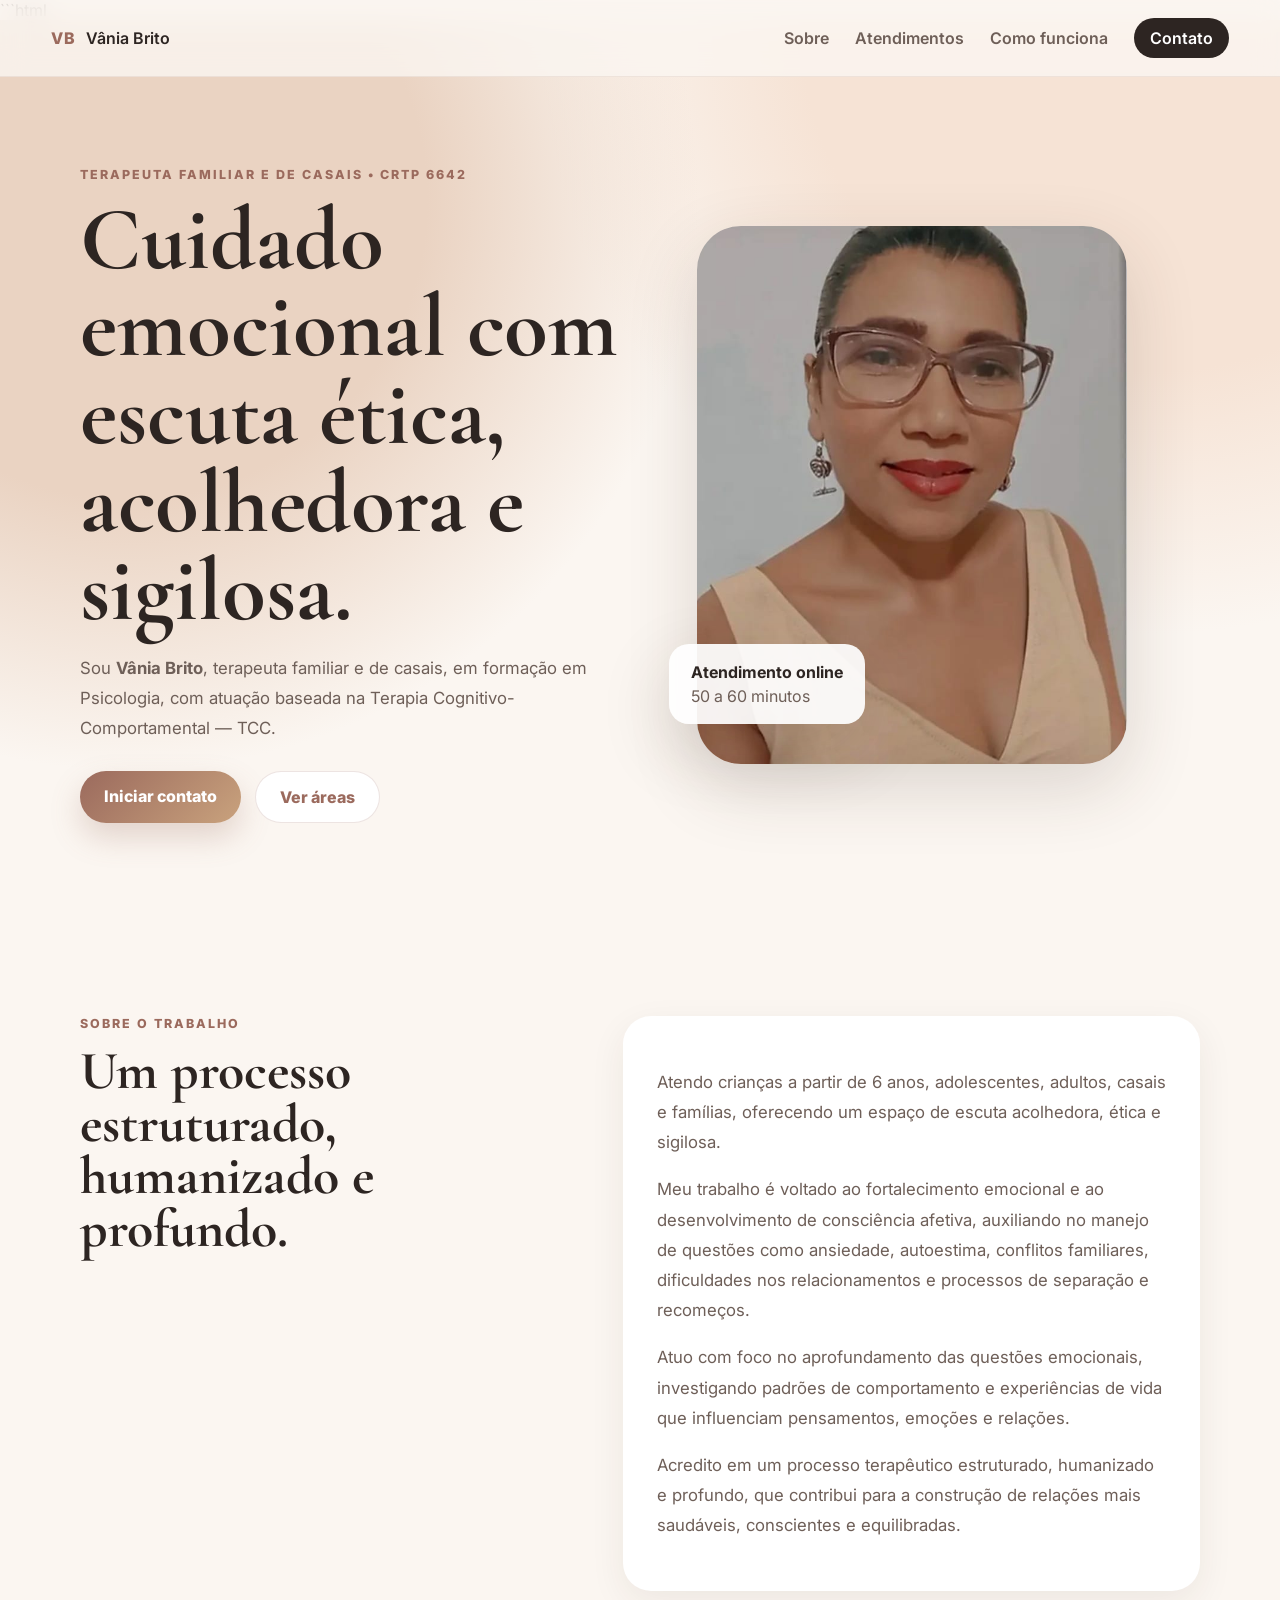
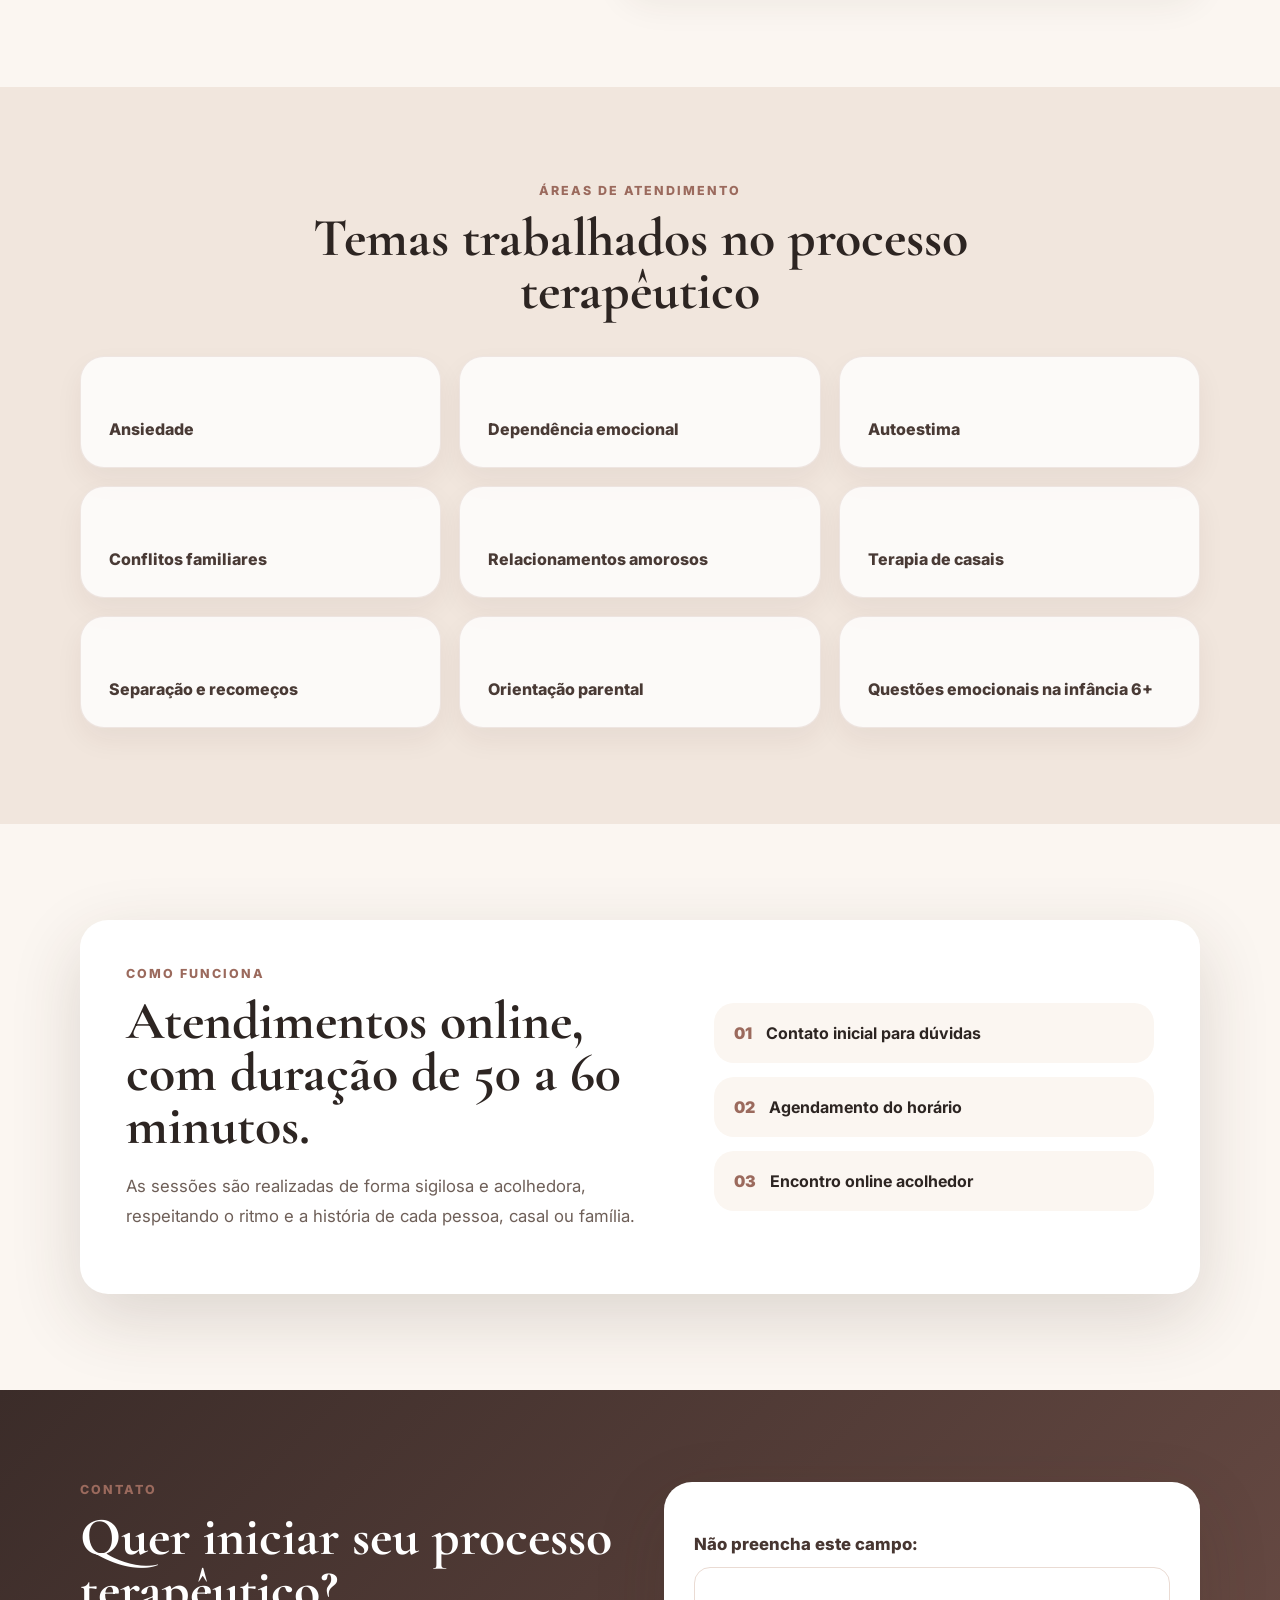
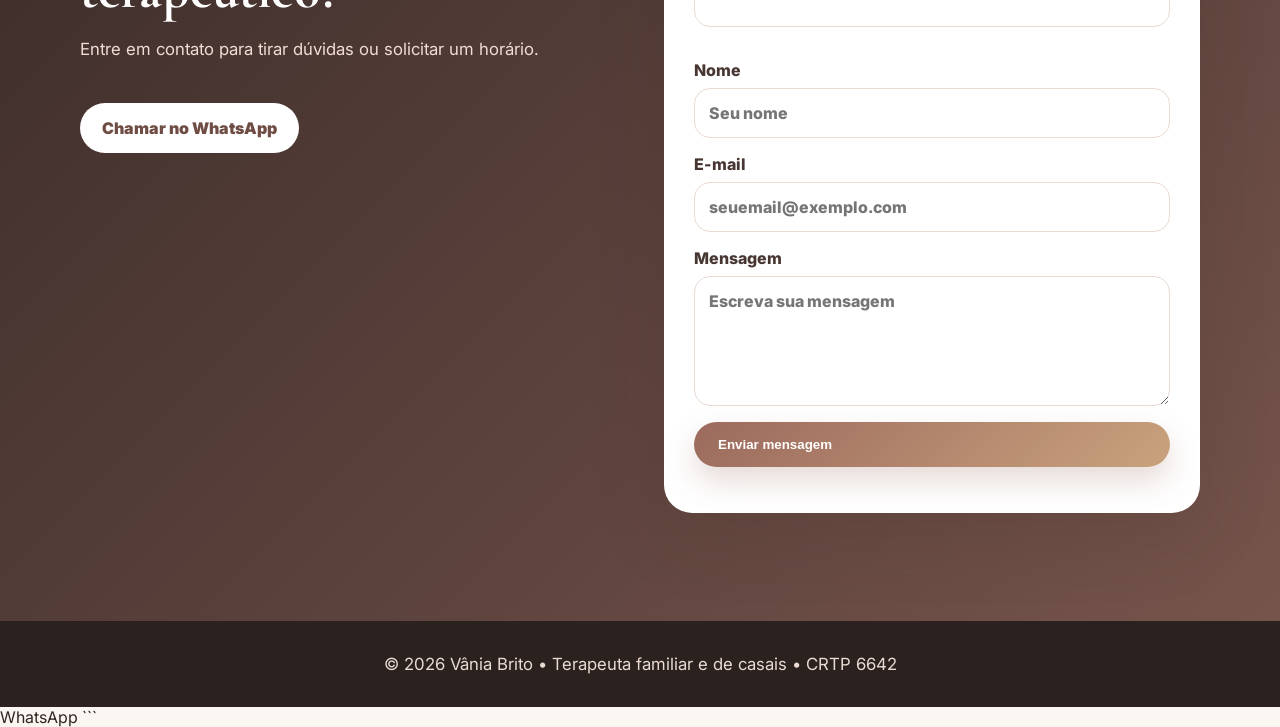
==== index.html @ 58a17efe "terapia" ====
```html
<!DOCTYPE html>
<html lang="pt-BR">
<head>
  <meta charset="UTF-8" />
  <meta name="viewport" content="width=device-width, initial-scale=1.0" />

  <meta name="description" content="Vânia Brito — terapeuta familiar e de casais. Atendimento online para crianças 6+, adolescentes, adultos, casais e famílias." />

  <title>Vânia Brito | Terapia Familiar e de Casais</title>

  <link rel="preconnect" href="https://fonts.googleapis.com">
  <link rel="preconnect" href="https://fonts.gstatic.com" crossorigin>

  <link href="https://fonts.googleapis.com/css2?family=Cormorant+Garamond:wght@600;700&family=Inter:wght@400;500;600;700&display=swap" rel="stylesheet">

  <link rel="stylesheet" href="styles.css" />
</head>

<body>
  <header class="topbar" id="topbar">
    <a class="brand" href="#inicio" aria-label="Página inicial">
      VB<span>Vânia Brito</span>
    </a>

    <button class="menu-btn" id="menuBtn" aria-label="Abrir menu">☰</button>

    <nav class="nav" id="nav">
      <a href="#sobre">Sobre</a>
      <a href="#atendimentos">Atendimentos</a>
      <a href="#funciona">Como funciona</a>
      <a href="#contato" class="nav-cta">Contato</a>
    </nav>
  </header>

  <main>
    <section class="hero" id="inicio">
      <div class="hero-bg"></div>

      <div class="container hero-grid">
        <div class="hero-text reveal">
          <span class="eyebrow">Terapeuta familiar e de casais • CRTP 6642</span>

          <h1>Cuidado emocional com escuta ética, acolhedora e sigilosa.</h1>

          <p>
            Sou <strong>Vânia Brito</strong>, terapeuta familiar e de casais,
            em formação em Psicologia, com atuação baseada na Terapia
            Cognitivo-Comportamental — TCC.
          </p>

          <div class="hero-actions">
            <a class="btn primary" href="#contato">Iniciar contato</a>
            <a class="btn secondary" href="#atendimentos">Ver áreas</a>
          </div>
        </div>

        <div class="hero-card reveal">
          <img src="assets/vania-brito.jpeg" alt="Foto profissional de Vânia Brito" />

          <div class="floating-card">
            <strong>Atendimento online</strong>
            <span>50 a 60 minutos</span>
          </div>
        </div>
      </div>
    </section>

    <section class="section" id="sobre">
      <div class="container two-columns">
        <div class="section-title reveal">
          <span class="eyebrow">Sobre o trabalho</span>
          <h2>Um processo estruturado, humanizado e profundo.</h2>
        </div>

        <div class="content reveal">
          <p>
            Atendo crianças a partir de 6 anos, adolescentes, adultos, casais
            e famílias, oferecendo um espaço de escuta acolhedora, ética e
            sigilosa.
          </p>

          <p>
            Meu trabalho é voltado ao fortalecimento emocional e ao
            desenvolvimento de consciência afetiva, auxiliando no manejo de
            questões como ansiedade, autoestima, conflitos familiares,
            dificuldades nos relacionamentos e processos de separação e
            recomeços.
          </p>

          <p>
            Atuo com foco no aprofundamento das questões emocionais,
            investigando padrões de comportamento e experiências de vida que
            influenciam pensamentos, emoções e relações.
          </p>

          <p>
            Acredito em um processo terapêutico estruturado, humanizado e
            profundo, que contribui para a construção de relações mais
            saudáveis, conscientes e equilibradas.
          </p>
        </div>
      </div>
    </section>

    <section class="section soft" id="atendimentos">
      <div class="container">
        <div class="center reveal">
          <span class="eyebrow">Áreas de atendimento</span>
          <h2>Temas trabalhados no processo terapêutico</h2>
        </div>

        <div class="cards">
          <article class="card reveal">Ansiedade</article>
          <article class="card reveal">Dependência emocional</article>
          <article class="card reveal">Autoestima</article>
          <article class="card reveal">Conflitos familiares</article>
          <article class="card reveal">Relacionamentos amorosos</article>
          <article class="card reveal">Terapia de casais</article>
          <article class="card reveal">Separação e recomeços</article>
          <article class="card reveal">Orientação parental</article>
          <article class="card reveal">Questões emocionais na infância 6+</article>
        </div>
      </div>
    </section>

    <section class="section" id="funciona">
      <div class="container feature reveal">
        <div>
          <span class="eyebrow">Como funciona</span>
          <h2>Atendimentos online, com duração de 50 a 60 minutos.</h2>

          <p>
            As sessões são realizadas de forma sigilosa e acolhedora,
            respeitando o ritmo e a história de cada pessoa, casal ou família.
          </p>
        </div>

        <div class="steps">
          <div><span>01</span>Contato inicial para dúvidas</div>
          <div><span>02</span>Agendamento do horário</div>
          <div><span>03</span>Encontro online acolhedor</div>
        </div>
      </div>
    </section>

    <section class="contact" id="contato">
      <div class="container contact-grid">
        <div class="reveal">
          <span class="eyebrow">Contato</span>

          <h2>Quer iniciar seu processo terapêutico?</h2>

          <p>
            Entre em contato para tirar dúvidas ou solicitar um horário.
          </p>

          <a 
            class="whatsapp"
            href="https://wa.me/5511955916420?text=Olá,%20Vânia!%20Gostaria%20de%20saber%20mais%20sobre%20o%20atendimento."
            target="_blank"
            rel="noopener">
            Chamar no WhatsApp
          </a>
        </div>

        <form 
          class="form reveal"
          name="contato"
          method="POST"
          data-netlify="true"
          netlify-honeypot="bot-field"
          action="/obrigado.html">

          <input type="hidden" name="form-name" value="contato">

          <p class="hidden">
            <label>
              Não preencha este campo:
              <input name="bot-field">
            </label>
          </p>

          <label>
            Nome
            <input type="text" name="name" placeholder="Seu nome" required>
          </label>

          <label>
            E-mail
            <input type="email" name="email" placeholder="seuemail@exemplo.com" required>
          </label>

          <label>
            Mensagem
            <textarea name="message" rows="5" placeholder="Escreva sua mensagem" required></textarea>
          </label>

          <button class="btn primary" type="submit">Enviar mensagem</button>

          <p class="form-status">
          </p>
        </form>
      </div>
    </section>
  </main>

  <footer>
    <p>
      © <span id="year"></span> Vânia Brito • Terapeuta familiar e de casais • CRTP 6642
    </p>
  </footer>

  <a 
    class="floating-whatsapp"
    href="https://wa.me/5511955916420?text=Olá,%20Vânia!%20Gostaria%20de%20saber%20mais%20sobre%20o%20atendimento."
    target="_blank"
    rel="noopener">
    WhatsApp
  </a>

  <script src="script.js"></script>
</body>
</html>
```
---- styles.css ----
:root{
  --bg:#fbf6f1;--soft:#f1e6dd;--text:#2d2522;--muted:#6e5f58;--accent:#9b6a5d;--accent2:#c9a27d;--white:#fff;--shadow:0 24px 70px rgba(61,42,34,.16);--radius:28px
}
*{box-sizing:border-box}html{scroll-behavior:smooth}body{margin:0;font-family:Inter,Arial,sans-serif;background:var(--bg);color:var(--text)}
a{text-decoration:none;color:inherit}.container{width:min(1120px,92%);margin:auto}.topbar{position:fixed;top:0;left:0;right:0;z-index:10;display:flex;align-items:center;justify-content:space-between;padding:18px 4%;background:rgba(251,246,241,.82);backdrop-filter:blur(14px);border-bottom:1px solid rgba(155,106,93,.12)}.brand{font-weight:800;color:var(--accent);letter-spacing:.06em}.brand span{margin-left:10px;color:var(--text);font-weight:600;letter-spacing:0}.nav{display:flex;gap:26px;align-items:center}.nav a{color:var(--muted);font-weight:600}.nav-cta{padding:10px 16px;border-radius:999px;background:var(--text)!important;color:#fff!important}.menu-btn{display:none;background:none;border:0;font-size:28px}
.hero{min-height:100vh;display:grid;align-items:center;position:relative;overflow:hidden;padding:110px 0 60px}.hero-bg{position:absolute;inset:0;background:radial-gradient(circle at 10% 20%,#ead3c2 0 22%,transparent 42%),radial-gradient(circle at 90% 0,#f6e3d5 0 24%,transparent 42%)}.hero-grid{position:relative;display:grid;grid-template-columns:1.05fr .95fr;gap:60px;align-items:center}.eyebrow{text-transform:uppercase;letter-spacing:.16em;font-size:.78rem;font-weight:800;color:var(--accent)}h1,h2{font-family:"Cormorant Garamond",serif;line-height:.98;margin:14px 0 18px}h1{font-size:clamp(3rem,7vw,5.8rem)}h2{font-size:clamp(2.2rem,4.2vw,4rem)}p{font-size:1.05rem;line-height:1.8;color:var(--muted)}.hero-actions{display:flex;gap:14px;flex-wrap:wrap;margin-top:28px}.btn{border:0;cursor:pointer;border-radius:999px;padding:15px 24px;font-weight:800;display:inline-flex}.primary{background:linear-gradient(135deg,var(--accent),var(--accent2));color:#fff;box-shadow:0 14px 30px rgba(155,106,93,.25)}.secondary{background:#fff;color:var(--accent);border:1px solid rgba(155,106,93,.18)}.hero-card{position:relative;justify-self:center}.hero-card img{width:min(430px,100%);border-radius:44px;box-shadow:var(--shadow);display:block;aspect-ratio:4/5;object-fit:cover}.floating-card{position:absolute;left:-28px;bottom:40px;background:rgba(255,255,255,.92);padding:18px 22px;border-radius:20px;box-shadow:var(--shadow);display:grid;gap:4px}.floating-card span{color:var(--muted)}.section{padding:96px 0}.two-columns{display:grid;grid-template-columns:.9fr 1.1fr;gap:70px}.content{background:#fff;padding:34px;border-radius:var(--radius);box-shadow:0 12px 36px rgba(61,42,34,.07)}.soft{background:var(--soft)}.center{text-align:center;max-width:760px;margin:0 auto 38px}.cards{display:grid;grid-template-columns:repeat(3,1fr);gap:18px}.card{background:rgba(255,255,255,.78);border:1px solid rgba(155,106,93,.15);border-radius:24px;padding:28px;min-height:112px;display:flex;align-items:end;font-weight:800;color:#493a35;box-shadow:0 12px 28px rgba(61,42,34,.06)}.feature{display:grid;grid-template-columns:1.1fr .9fr;gap:50px;align-items:center;background:#fff;border-radius:var(--radius);padding:46px;box-shadow:var(--shadow)}.steps{display:grid;gap:14px}.steps div{background:var(--bg);padding:20px;border-radius:20px;font-weight:700}.steps span{color:var(--accent);font-weight:900;margin-right:14px}.contact{padding:92px 0;background:linear-gradient(135deg,#3b2c29,#76544c);color:#fff}.contact p,.contact small{color:#f1ddd4}.contact-grid{display:grid;grid-template-columns:1fr 1fr;gap:48px;align-items:start}.whatsapp{display:inline-flex;margin:22px 0 12px;padding:15px 22px;border-radius:999px;background:#fff;color:#6f4d45;font-weight:900}.form{background:#fff;color:var(--text);padding:30px;border-radius:var(--radius);box-shadow:var(--shadow);display:grid;gap:16px}.form label{font-weight:800;color:#473631}.form input,.form textarea{width:100%;margin-top:8px;border:1px solid #eadbd3;border-radius:16px;padding:14px;font:inherit;outline:none}.form-status{margin:0;font-weight:800}footer{text-align:center;padding:28px;background:#2b211f}footer p{margin:0;color:#eadbd3}.reveal{opacity:0;transform:translateY(22px);transition:.8s ease}.reveal.visible{opacity:1;transform:none}
@media (max-width:850px){.menu-btn{display:block}.nav{position:absolute;top:70px;left:4%;right:4%;display:none;flex-direction:column;background:#fff;border-radius:22px;padding:22px;box-shadow:var(--shadow)}.nav.open{display:flex}.hero-grid,.two-columns,.feature,.contact-grid{grid-template-columns:1fr}.hero{text-align:center}.hero-actions{justify-content:center}.floating-card{left:12px}.cards{grid-template-columns:1fr}.section{padding:70px 0}}
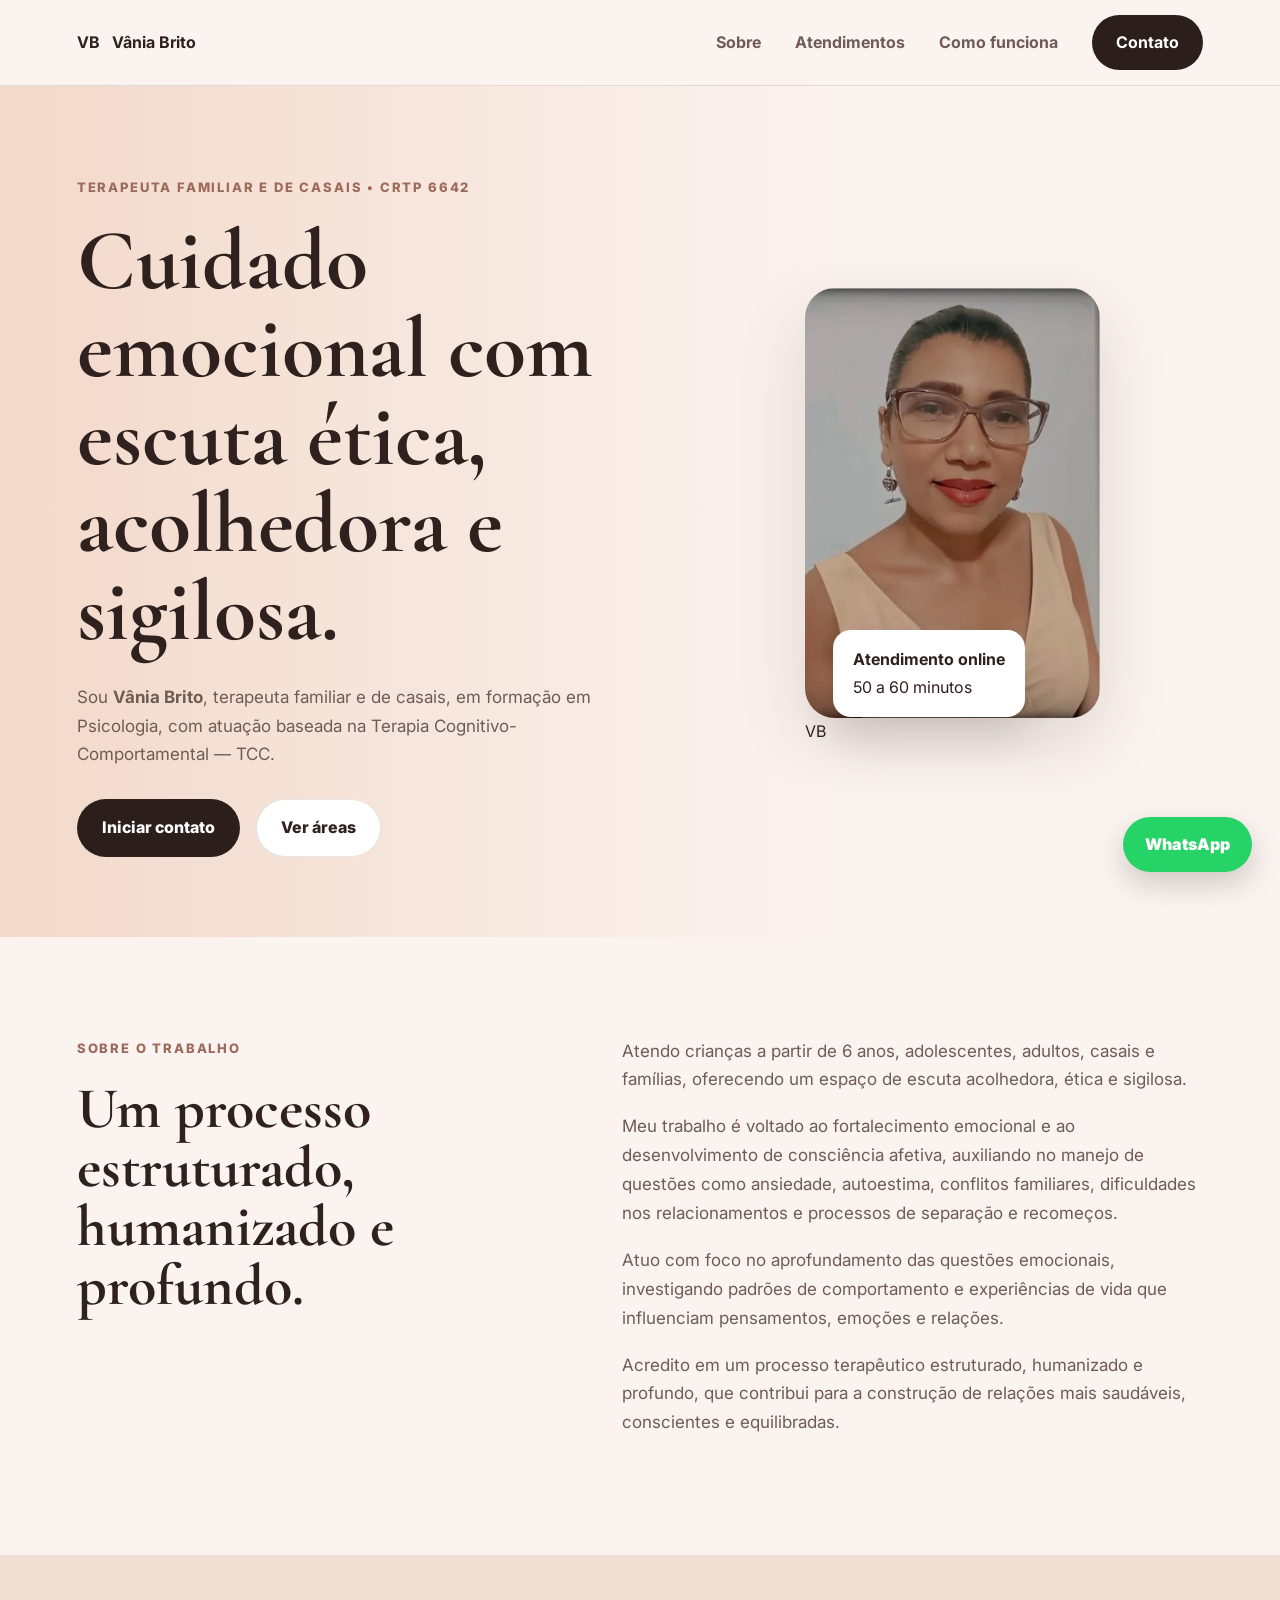
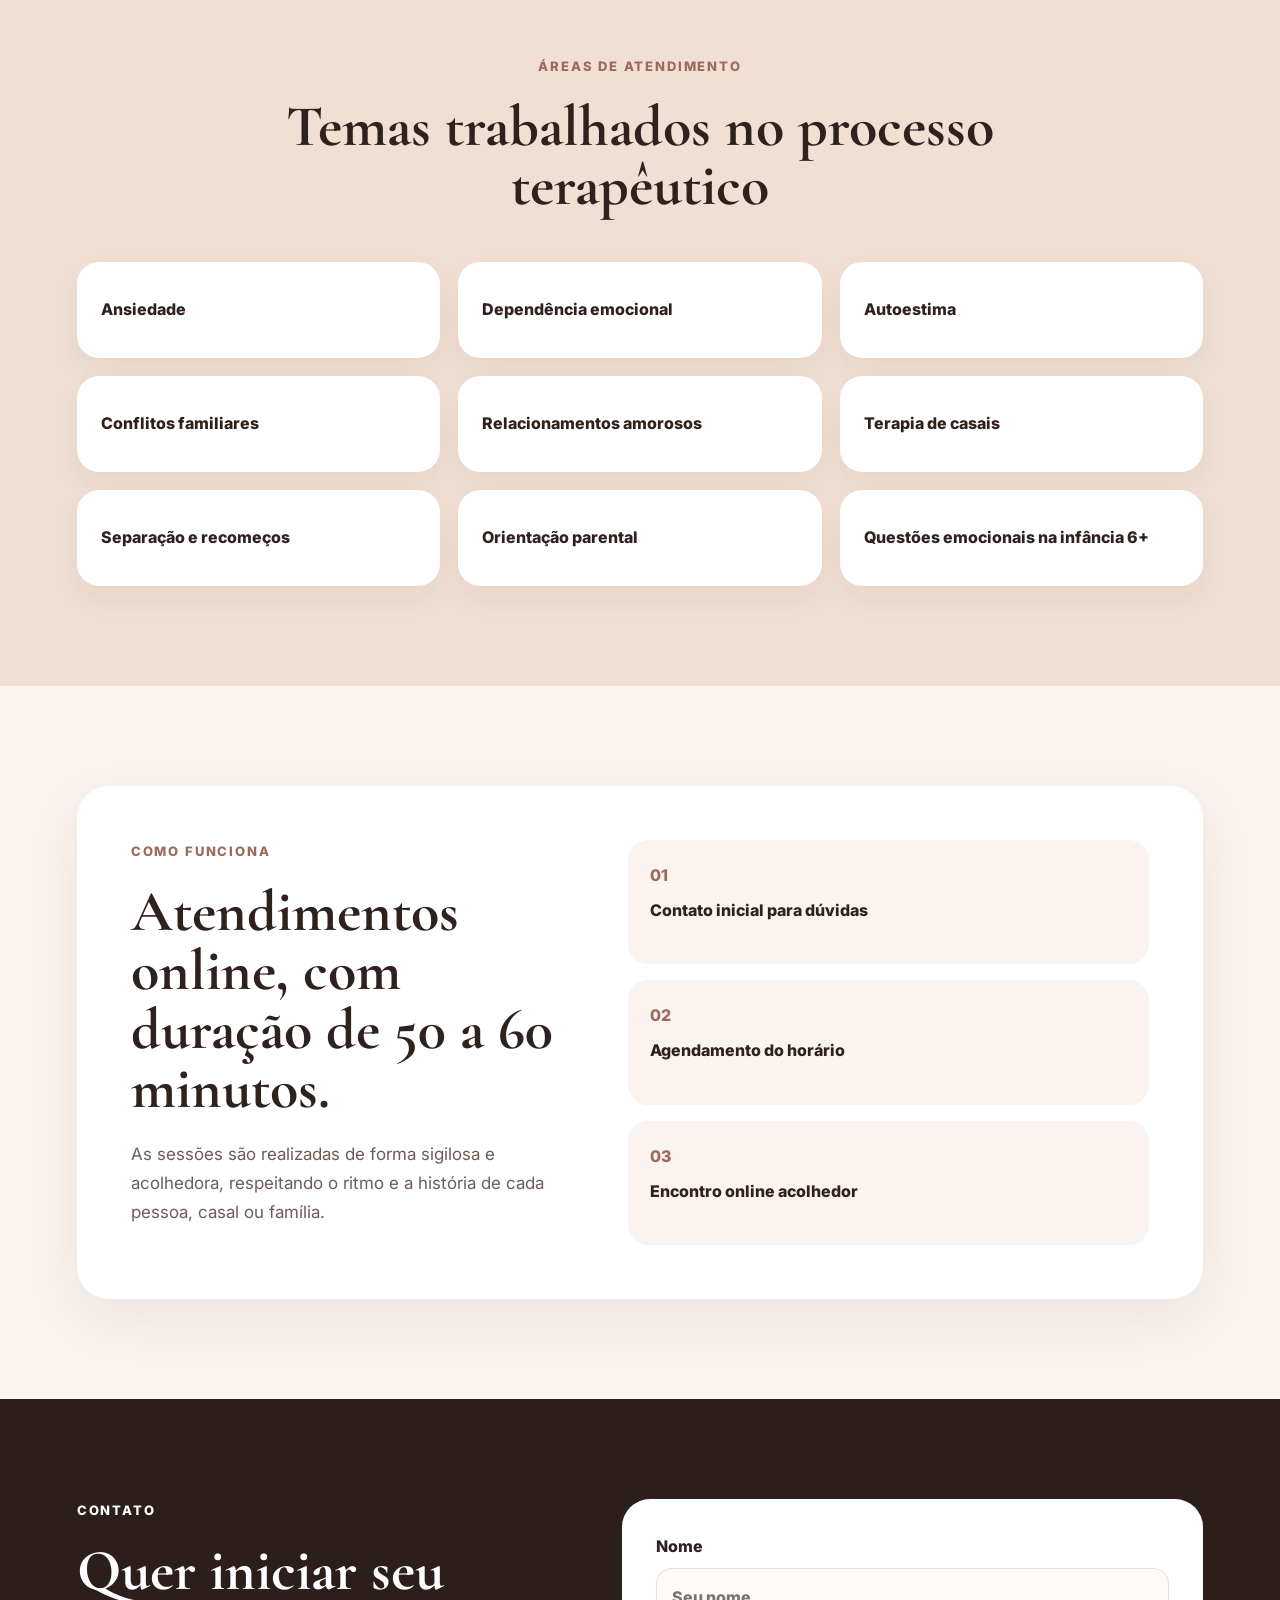
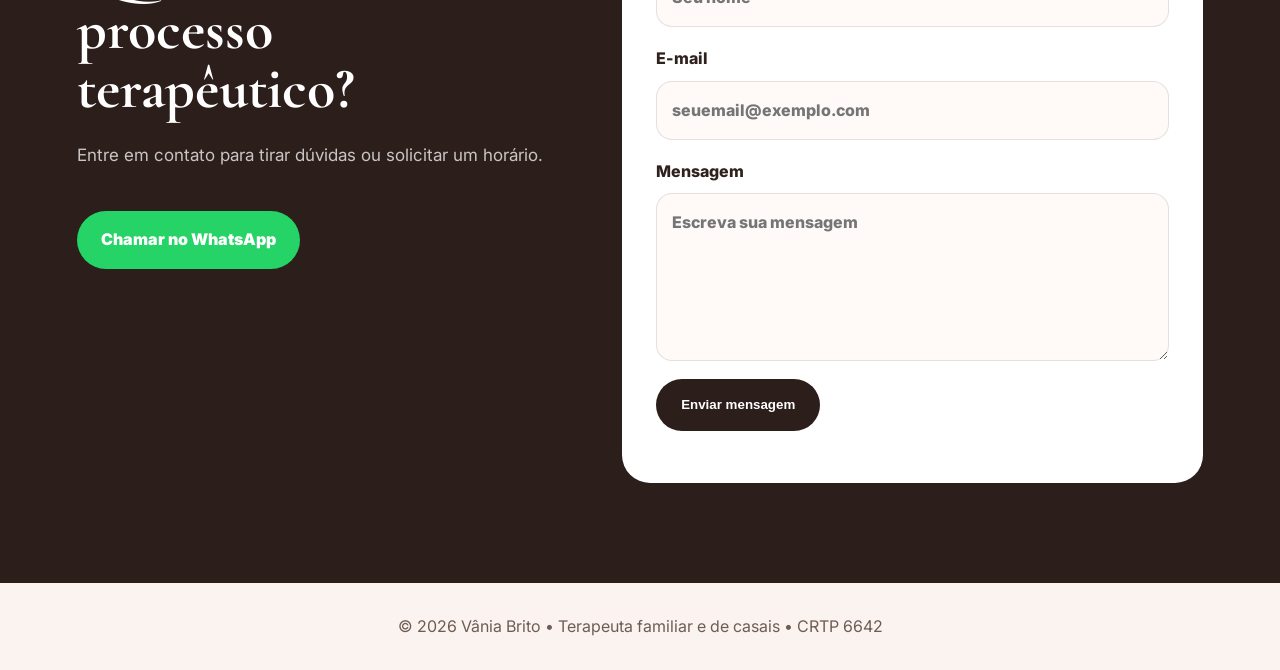
==== commit 33d608cf: "terapia 3.0" ====
--- a/index.html
+++ b/index.html
@@ -1,30 +1,19 @@
-```html
 <!DOCTYPE html>
 <html lang="pt-BR">
 <head>
   <meta charset="UTF-8" />
   <meta name="viewport" content="width=device-width, initial-scale=1.0" />
-
   <meta name="description" content="Vânia Brito — terapeuta familiar e de casais. Atendimento online para crianças 6+, adolescentes, adultos, casais e famílias." />
-
   <title>Vânia Brito | Terapia Familiar e de Casais</title>
-
   <link rel="preconnect" href="https://fonts.googleapis.com">
   <link rel="preconnect" href="https://fonts.gstatic.com" crossorigin>
-
   <link href="https://fonts.googleapis.com/css2?family=Cormorant+Garamond:wght@600;700&family=Inter:wght@400;500;600;700&display=swap" rel="stylesheet">
-
   <link rel="stylesheet" href="styles.css" />
 </head>
-
 <body>
   <header class="topbar" id="topbar">
-    <a class="brand" href="#inicio" aria-label="Página inicial">
-      VB<span>Vânia Brito</span>
-    </a>
-
-    <button class="menu-btn" id="menuBtn" aria-label="Abrir menu">☰</button>
-
+    <a class="brand" href="#inicio" aria-label="Página inicial"><strong>VB</strong><span>Vânia Brito</span></a>
+    <button class="menu-btn" id="menuBtn" aria-label="Abrir menu" type="button">☰</button>
     <nav class="nav" id="nav">
       <a href="#sobre">Sobre</a>
       <a href="#atendimentos">Atendimentos</a>
@@ -35,20 +24,11 @@
 
   <main>
     <section class="hero" id="inicio">
-      <div class="hero-bg"></div>
-
       <div class="container hero-grid">
         <div class="hero-text reveal">
           <span class="eyebrow">Terapeuta familiar e de casais • CRTP 6642</span>
-
           <h1>Cuidado emocional com escuta ética, acolhedora e sigilosa.</h1>
-
-          <p>
-            Sou <strong>Vânia Brito</strong>, terapeuta familiar e de casais,
-            em formação em Psicologia, com atuação baseada na Terapia
-            Cognitivo-Comportamental — TCC.
-          </p>
-
+          <p>Sou <strong>Vânia Brito</strong>, terapeuta familiar e de casais, em formação em Psicologia, com atuação baseada na Terapia Cognitivo-Comportamental — TCC.</p>
           <div class="hero-actions">
             <a class="btn primary" href="#contato">Iniciar contato</a>
             <a class="btn secondary" href="#atendimentos">Ver áreas</a>
@@ -56,12 +36,9 @@
         </div>
 
         <div class="hero-card reveal">
-          <img src="assets/vania-brito.jpeg" alt="Foto profissional de Vânia Brito" />
-
-          <div class="floating-card">
-            <strong>Atendimento online</strong>
-            <span>50 a 60 minutos</span>
-          </div>
+          <img src="assets/vania-brito.jpeg" alt="Foto profissional de Vânia Brito" onerror="this.style.display='none'; this.parentElement.classList.add('sem-foto');" />
+          <div class="photo-placeholder">VB</div>
+          <div class="floating-card"><strong>Atendimento online</strong><span>50 a 60 minutos</span></div>
         </div>
       </div>
     </section>
@@ -72,33 +49,11 @@
           <span class="eyebrow">Sobre o trabalho</span>
           <h2>Um processo estruturado, humanizado e profundo.</h2>
         </div>
-
         <div class="content reveal">
-          <p>
-            Atendo crianças a partir de 6 anos, adolescentes, adultos, casais
-            e famílias, oferecendo um espaço de escuta acolhedora, ética e
-            sigilosa.
-          </p>
-
-          <p>
-            Meu trabalho é voltado ao fortalecimento emocional e ao
-            desenvolvimento de consciência afetiva, auxiliando no manejo de
-            questões como ansiedade, autoestima, conflitos familiares,
-            dificuldades nos relacionamentos e processos de separação e
-            recomeços.
-          </p>
-
-          <p>
-            Atuo com foco no aprofundamento das questões emocionais,
-            investigando padrões de comportamento e experiências de vida que
-            influenciam pensamentos, emoções e relações.
-          </p>
-
-          <p>
-            Acredito em um processo terapêutico estruturado, humanizado e
-            profundo, que contribui para a construção de relações mais
-            saudáveis, conscientes e equilibradas.
-          </p>
+          <p>Atendo crianças a partir de 6 anos, adolescentes, adultos, casais e famílias, oferecendo um espaço de escuta acolhedora, ética e sigilosa.</p>
+          <p>Meu trabalho é voltado ao fortalecimento emocional e ao desenvolvimento de consciência afetiva, auxiliando no manejo de questões como ansiedade, autoestima, conflitos familiares, dificuldades nos relacionamentos e processos de separação e recomeços.</p>
+          <p>Atuo com foco no aprofundamento das questões emocionais, investigando padrões de comportamento e experiências de vida que influenciam pensamentos, emoções e relações.</p>
+          <p>Acredito em um processo terapêutico estruturado, humanizado e profundo, que contribui para a construção de relações mais saudáveis, conscientes e equilibradas.</p>
         </div>
       </div>
     </section>
@@ -109,7 +64,6 @@
           <span class="eyebrow">Áreas de atendimento</span>
           <h2>Temas trabalhados no processo terapêutico</h2>
         </div>
-
         <div class="cards">
           <article class="card reveal">Ansiedade</article>
           <article class="card reveal">Dependência emocional</article>
@@ -129,13 +83,8 @@
         <div>
           <span class="eyebrow">Como funciona</span>
           <h2>Atendimentos online, com duração de 50 a 60 minutos.</h2>
-
-          <p>
-            As sessões são realizadas de forma sigilosa e acolhedora,
-            respeitando o ritmo e a história de cada pessoa, casal ou família.
-          </p>
+          <p>As sessões são realizadas de forma sigilosa e acolhedora, respeitando o ritmo e a história de cada pessoa, casal ou família.</p>
         </div>
-
         <div class="steps">
           <div><span>01</span>Contato inicial para dúvidas</div>
           <div><span>02</span>Agendamento do horário</div>
@@ -148,78 +97,27 @@
       <div class="container contact-grid">
         <div class="reveal">
           <span class="eyebrow">Contato</span>
-
           <h2>Quer iniciar seu processo terapêutico?</h2>
-
-          <p>
-            Entre em contato para tirar dúvidas ou solicitar um horário.
-          </p>
-
-          <a 
-            class="whatsapp"
-            href="https://wa.me/5511955916420?text=Olá,%20Vânia!%20Gostaria%20de%20saber%20mais%20sobre%20o%20atendimento."
-            target="_blank"
-            rel="noopener">
-            Chamar no WhatsApp
-          </a>
+          <p>Entre em contato para tirar dúvidas ou solicitar um horário.</p>
+          <a class="whatsapp" href="https://wa.me/5511955916420?text=Olá,%20Vânia!%20Gostaria%20de%20saber%20mais%20sobre%20o%20atendimento." target="_blank" rel="noopener">Chamar no WhatsApp</a>
         </div>
 
-        <form 
-          class="form reveal"
-          name="contato"
-          method="POST"
-          data-netlify="true"
-          netlify-honeypot="bot-field"
-          action="/obrigado.html">
-
-          <input type="hidden" name="form-name" value="contato">
-
-          <p class="hidden">
-            <label>
-              Não preencha este campo:
-              <input name="bot-field">
-            </label>
-          </p>
-
-          <label>
-            Nome
-            <input type="text" name="name" placeholder="Seu nome" required>
-          </label>
-
-          <label>
-            E-mail
-            <input type="email" name="email" placeholder="seuemail@exemplo.com" required>
-          </label>
-
-          <label>
-            Mensagem
-            <textarea name="message" rows="5" placeholder="Escreva sua mensagem" required></textarea>
-          </label>
-
+        <form class="form reveal" id="contactForm">
+          <label>Nome<input type="text" name="name" placeholder="Seu nome" required></label>
+          <label>E-mail<input type="email" name="email" placeholder="seuemail@exemplo.com" required></label>
+          <label>Mensagem<textarea name="message" rows="5" placeholder="Escreva sua mensagem" required></textarea></label>
           <button class="btn primary" type="submit">Enviar mensagem</button>
-
-          <p class="form-status">
-          </p>
+          <p class="form-status" id="formStatus"></p>
         </form>
       </div>
     </section>
   </main>
 
   <footer>
-    <p>
-      © <span id="year"></span> Vânia Brito • Terapeuta familiar e de casais • CRTP 6642
-    </p>
+    <p>© <span id="year"></span> Vânia Brito • Terapeuta familiar e de casais • CRTP 6642</p>
   </footer>
 
-  <a 
-    class="floating-whatsapp"
-    href="https://wa.me/5511955916420?text=Olá,%20Vânia!%20Gostaria%20de%20saber%20mais%20sobre%20o%20atendimento."
-    target="_blank"
-    rel="noopener">
-    WhatsApp
-  </a>
-
+  <a class="floating-whatsapp" href="https://wa.me/5511955916420?text=Olá,%20Vânia!%20Gostaria%20de%20saber%20mais%20sobre%20o%20atendimento." target="_blank" rel="noopener">WhatsApp</a>
   <script src="script.js"></script>
 </body>
 </html>
-```
--- a/styles.css
+++ b/styles.css
@@ -1,7 +1,424 @@
-:root{
-  --bg:#fbf6f1;--soft:#f1e6dd;--text:#2d2522;--muted:#6e5f58;--accent:#9b6a5d;--accent2:#c9a27d;--white:#fff;--shadow:0 24px 70px rgba(61,42,34,.16);--radius:28px
-}
-*{box-sizing:border-box}html{scroll-behavior:smooth}body{margin:0;font-family:Inter,Arial,sans-serif;background:var(--bg);color:var(--text)}
-a{text-decoration:none;color:inherit}.container{width:min(1120px,92%);margin:auto}.topbar{position:fixed;top:0;left:0;right:0;z-index:10;display:flex;align-items:center;justify-content:space-between;padding:18px 4%;background:rgba(251,246,241,.82);backdrop-filter:blur(14px);border-bottom:1px solid rgba(155,106,93,.12)}.brand{font-weight:800;color:var(--accent);letter-spacing:.06em}.brand span{margin-left:10px;color:var(--text);font-weight:600;letter-spacing:0}.nav{display:flex;gap:26px;align-items:center}.nav a{color:var(--muted);font-weight:600}.nav-cta{padding:10px 16px;border-radius:999px;background:var(--text)!important;color:#fff!important}.menu-btn{display:none;background:none;border:0;font-size:28px}
-.hero{min-height:100vh;display:grid;align-items:center;position:relative;overflow:hidden;padding:110px 0 60px}.hero-bg{position:absolute;inset:0;background:radial-gradient(circle at 10% 20%,#ead3c2 0 22%,transparent 42%),radial-gradient(circle at 90% 0,#f6e3d5 0 24%,transparent 42%)}.hero-grid{position:relative;display:grid;grid-template-columns:1.05fr .95fr;gap:60px;align-items:center}.eyebrow{text-transform:uppercase;letter-spacing:.16em;font-size:.78rem;font-weight:800;color:var(--accent)}h1,h2{font-family:"Cormorant Garamond",serif;line-height:.98;margin:14px 0 18px}h1{font-size:clamp(3rem,7vw,5.8rem)}h2{font-size:clamp(2.2rem,4.2vw,4rem)}p{font-size:1.05rem;line-height:1.8;color:var(--muted)}.hero-actions{display:flex;gap:14px;flex-wrap:wrap;margin-top:28px}.btn{border:0;cursor:pointer;border-radius:999px;padding:15px 24px;font-weight:800;display:inline-flex}.primary{background:linear-gradient(135deg,var(--accent),var(--accent2));color:#fff;box-shadow:0 14px 30px rgba(155,106,93,.25)}.secondary{background:#fff;color:var(--accent);border:1px solid rgba(155,106,93,.18)}.hero-card{position:relative;justify-self:center}.hero-card img{width:min(430px,100%);border-radius:44px;box-shadow:var(--shadow);display:block;aspect-ratio:4/5;object-fit:cover}.floating-card{position:absolute;left:-28px;bottom:40px;background:rgba(255,255,255,.92);padding:18px 22px;border-radius:20px;box-shadow:var(--shadow);display:grid;gap:4px}.floating-card span{color:var(--muted)}.section{padding:96px 0}.two-columns{display:grid;grid-template-columns:.9fr 1.1fr;gap:70px}.content{background:#fff;padding:34px;border-radius:var(--radius);box-shadow:0 12px 36px rgba(61,42,34,.07)}.soft{background:var(--soft)}.center{text-align:center;max-width:760px;margin:0 auto 38px}.cards{display:grid;grid-template-columns:repeat(3,1fr);gap:18px}.card{background:rgba(255,255,255,.78);border:1px solid rgba(155,106,93,.15);border-radius:24px;padding:28px;min-height:112px;display:flex;align-items:end;font-weight:800;color:#493a35;box-shadow:0 12px 28px rgba(61,42,34,.06)}.feature{display:grid;grid-template-columns:1.1fr .9fr;gap:50px;align-items:center;background:#fff;border-radius:var(--radius);padding:46px;box-shadow:var(--shadow)}.steps{display:grid;gap:14px}.steps div{background:var(--bg);padding:20px;border-radius:20px;font-weight:700}.steps span{color:var(--accent);font-weight:900;margin-right:14px}.contact{padding:92px 0;background:linear-gradient(135deg,#3b2c29,#76544c);color:#fff}.contact p,.contact small{color:#f1ddd4}.contact-grid{display:grid;grid-template-columns:1fr 1fr;gap:48px;align-items:start}.whatsapp{display:inline-flex;margin:22px 0 12px;padding:15px 22px;border-radius:999px;background:#fff;color:#6f4d45;font-weight:900}.form{background:#fff;color:var(--text);padding:30px;border-radius:var(--radius);box-shadow:var(--shadow);display:grid;gap:16px}.form label{font-weight:800;color:#473631}.form input,.form textarea{width:100%;margin-top:8px;border:1px solid #eadbd3;border-radius:16px;padding:14px;font:inherit;outline:none}.form-status{margin:0;font-weight:800}footer{text-align:center;padding:28px;background:#2b211f}footer p{margin:0;color:#eadbd3}.reveal{opacity:0;transform:translateY(22px);transition:.8s ease}.reveal.visible{opacity:1;transform:none}
-@media (max-width:850px){.menu-btn{display:block}.nav{position:absolute;top:70px;left:4%;right:4%;display:none;flex-direction:column;background:#fff;border-radius:22px;padding:22px;box-shadow:var(--shadow)}.nav.open{display:flex}.hero-grid,.two-columns,.feature,.contact-grid{grid-template-columns:1fr}.hero{text-align:center}.hero-actions{justify-content:center}.floating-card{left:12px}.cards{grid-template-columns:1fr}.section{padding:70px 0}}
+:root {
+  --bg: #fbf3ef;
+  --soft: #f1dfd3;
+  --text: #2f211d;
+  --muted: #6f5c55;
+  --accent: #9d6b5c;
+  --dark: #2c1f1b;
+  --white: #ffffff;
+  --line: rgba(47, 33, 29, 0.12);
+}
+
+* {
+  box-sizing: border-box;
+  margin: 0;
+  padding: 0;
+}
+
+html {
+  scroll-behavior: smooth;
+}
+
+body {
+  font-family: "Inter", sans-serif;
+  background: var(--bg);
+  color: var(--text);
+  line-height: 1.7;
+}
+
+a {
+  color: inherit;
+  text-decoration: none;
+}
+
+img {
+  max-width: 100%;
+  display: block;
+}
+
+.topbar {
+  position: sticky;
+  top: 0;
+  z-index: 100;
+  height: 86px;
+  padding: 0 6%;
+  background: rgba(251, 243, 239, 0.95);
+  border-bottom: 1px solid var(--line);
+  display: flex;
+  align-items: center;
+  justify-content: space-between;
+}
+
+.brand {
+  display: flex;
+  gap: 12px;
+  align-items: center;
+  font-weight: 800;
+}
+
+.brand::first-letter {
+  color: var(--accent);
+}
+
+.brand span {
+  font-weight: 700;
+}
+
+.menu-btn {
+  display: none;
+  background: none;
+  border: 0;
+  font-size: 30px;
+  color: var(--text);
+  cursor: pointer;
+}
+
+.nav {
+  display: flex;
+  align-items: center;
+  gap: 34px;
+  font-weight: 700;
+  color: var(--muted);
+}
+
+.nav a:hover {
+  color: var(--text);
+}
+
+.nav-cta,
+.btn.primary {
+  background: var(--dark);
+  color: var(--white);
+  padding: 14px 24px;
+  border-radius: 999px;
+}
+
+.container {
+  width: min(1180px, 88%);
+  margin: 0 auto;
+}
+
+.hero {
+  min-height: calc(100vh - 86px);
+  padding: 90px 0 80px;
+  background: linear-gradient(90deg, #f2d9ca 0%, #fbf3ef 65%);
+}
+
+.hero-grid {
+  display: grid;
+  grid-template-columns: 1.05fr 0.95fr;
+  align-items: center;
+  gap: 70px;
+}
+
+.eyebrow {
+  display: block;
+  margin-bottom: 20px;
+  color: var(--accent);
+  font-size: 13px;
+  font-weight: 800;
+  letter-spacing: 0.14em;
+  text-transform: uppercase;
+}
+
+h1,
+h2 {
+  font-family: "Cormorant Garamond", serif;
+  line-height: 1.02;
+  color: var(--text);
+}
+
+h1 {
+  max-width: 620px;
+  font-size: clamp(54px, 7vw, 86px);
+  margin-bottom: 26px;
+}
+
+h2 {
+  font-size: clamp(38px, 5vw, 58px);
+  margin-bottom: 22px;
+}
+
+.hero-text p {
+  max-width: 640px;
+  color: var(--muted);
+  font-size: 17px;
+}
+
+.hero-actions {
+  display: flex;
+  gap: 16px;
+  flex-wrap: wrap;
+  margin-top: 30px;
+}
+
+.btn {
+  display: inline-flex;
+  align-items: center;
+  justify-content: center;
+  min-height: 52px;
+  padding: 14px 24px;
+  border-radius: 999px;
+  font-weight: 800;
+  border: 1px solid var(--line);
+  cursor: pointer;
+}
+
+.btn.secondary {
+  background: var(--white);
+  color: var(--text);
+}
+
+.hero-card {
+  position: relative;
+  max-width: 520px;
+  margin: 0 auto;
+}
+
+.hero-card img {
+  width: 100%;
+  height: 430px;
+  object-fit: contain;
+  object-position: center;
+  background: #ead8cf;
+  border-radius: 30px;
+  box-shadow: 0 24px 70px rgba(47, 33, 29, 0.14);
+}
+
+.floating-card {
+  position: absolute;
+  left: 28px;
+  bottom: 28px;
+  background: var(--white);
+  border-radius: 18px;
+  padding: 16px 20px;
+  box-shadow: 0 18px 40px rgba(47, 33, 29, 0.14);
+}
+
+.floating-card strong,
+.floating-card span {
+  display: block;
+}
+
+.section {
+  padding: 100px 0;
+  background: var(--bg);
+}
+
+.section.soft {
+  background: var(--soft);
+}
+
+.two-columns,
+.contact-grid,
+.feature {
+  display: grid;
+  grid-template-columns: 0.9fr 1.1fr;
+  gap: 70px;
+}
+
+.content p,
+.feature p,
+.contact p {
+  color: var(--muted);
+  margin-bottom: 18px;
+  font-size: 17px;
+}
+
+.center {
+  text-align: center;
+  max-width: 760px;
+  margin: 0 auto 46px;
+}
+
+.cards {
+  display: grid;
+  grid-template-columns: repeat(3, 1fr);
+  gap: 18px;
+}
+
+.card {
+  background: var(--white);
+  padding: 24px;
+  border-radius: 22px;
+  min-height: 96px;
+  display: flex;
+  align-items: center;
+  font-weight: 800;
+  color: var(--text);
+  box-shadow: 0 12px 30px rgba(47, 33, 29, 0.06);
+}
+
+.feature {
+  background: var(--white);
+  border-radius: 32px;
+  padding: 54px;
+  box-shadow: 0 20px 60px rgba(47, 33, 29, 0.08);
+}
+
+.steps {
+  display: grid;
+  gap: 16px;
+}
+
+.steps div {
+  background: var(--bg);
+  border-radius: 20px;
+  padding: 22px;
+  font-weight: 800;
+}
+
+.steps span {
+  display: block;
+  color: var(--accent);
+  margin-bottom: 8px;
+}
+
+.contact {
+  padding: 100px 0;
+  background: var(--dark);
+  color: var(--white);
+}
+
+.contact h2,
+.contact .eyebrow {
+  color: var(--white);
+}
+
+.contact p {
+  color: rgba(255, 255, 255, 0.74);
+}
+
+.whatsapp {
+  display: inline-block;
+  margin-top: 24px;
+  background: #25d366;
+  color: var(--white);
+  padding: 15px 24px;
+  border-radius: 999px;
+  font-weight: 900;
+}
+
+.form {
+  background: var(--white);
+  color: var(--text);
+  padding: 34px;
+  border-radius: 28px;
+}
+
+.form label {
+  display: grid;
+  gap: 8px;
+  margin-bottom: 18px;
+  font-weight: 800;
+}
+
+.form input,
+.form textarea {
+  width: 100%;
+  border: 1px solid var(--line);
+  border-radius: 16px;
+  padding: 15px;
+  font: inherit;
+  color: var(--text);
+  background: #fffaf8;
+}
+
+.form textarea {
+  resize: vertical;
+}
+
+.form-status {
+  margin-top: 14px;
+  color: var(--muted);
+}
+
+footer {
+  padding: 30px 6%;
+  text-align: center;
+  color: var(--muted);
+  background: var(--bg);
+}
+
+.floating-whatsapp {
+  position: fixed;
+  right: 28px;
+  bottom: 28px;
+  z-index: 99;
+  background: #25d366;
+  color: var(--white);
+  padding: 14px 22px;
+  border-radius: 999px;
+  font-weight: 900;
+  box-shadow: 0 12px 30px rgba(0, 0, 0, 0.18);
+}
+
+.reveal {
+  opacity: 1 !important;
+  transform: none !important;
+  visibility: visible !important;
+}
+
+@media (max-width: 900px) {
+  .topbar {
+    height: auto;
+    min-height: 76px;
+  }
+
+  .menu-btn {
+    display: block;
+  }
+
+  .nav {
+    position: absolute;
+    top: 76px;
+    left: 0;
+    right: 0;
+    display: none;
+    flex-direction: column;
+    gap: 20px;
+    padding: 24px;
+    background: var(--bg);
+    border-bottom: 1px solid var(--line);
+  }
+
+  .nav.open {
+    display: flex;
+  }
+
+  .hero {
+    min-height: auto;
+    padding: 60px 0 70px;
+  }
+
+  .hero-grid,
+  .two-columns,
+  .contact-grid,
+  .feature {
+    grid-template-columns: 1fr;
+    gap: 40px;
+  }
+
+  h1 {
+    font-size: 52px;
+  }
+
+  .hero-card img {
+    height: auto;
+    max-height: 520px;
+  }
+
+  .cards {
+    grid-template-columns: 1fr;
+  }
+
+  .feature,
+  .form {
+    padding: 28px;
+  }
+
+  .floating-whatsapp {
+    right: 18px;
+    bottom: 18px;
+  }
+}
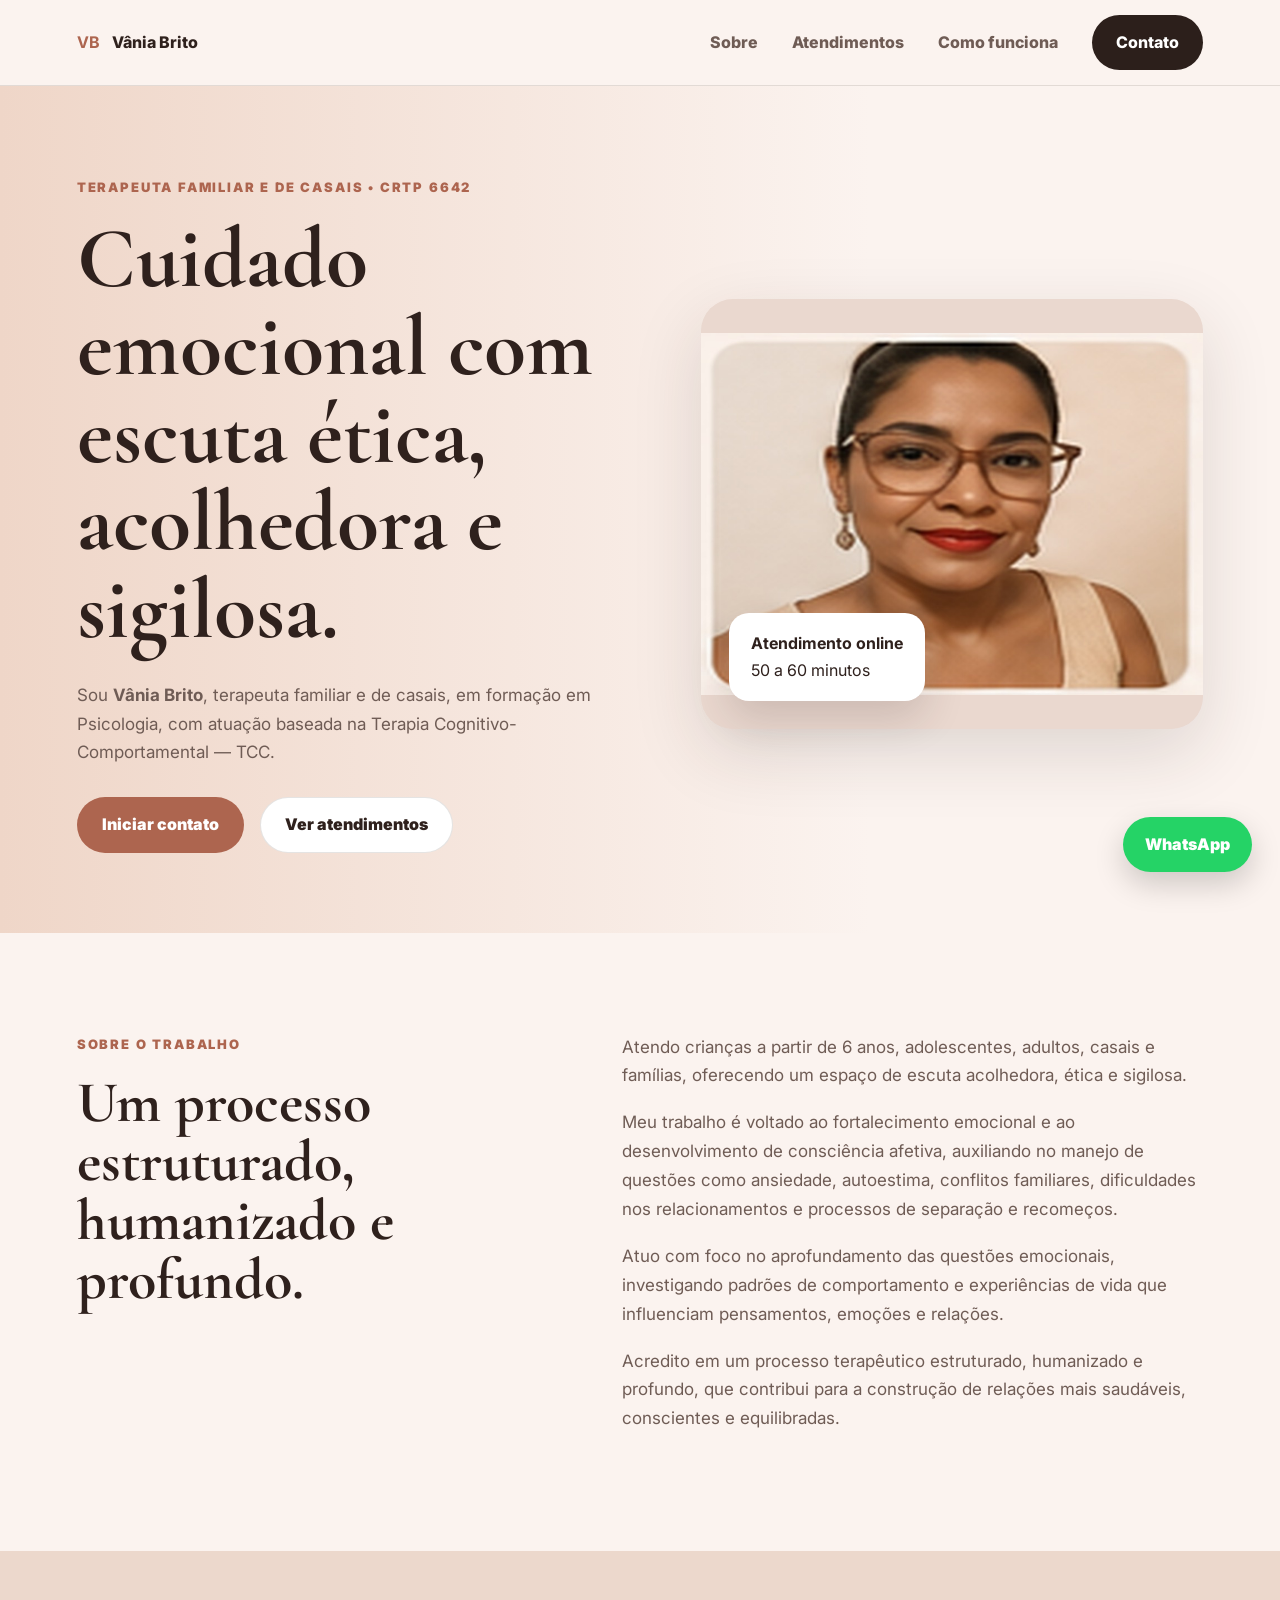
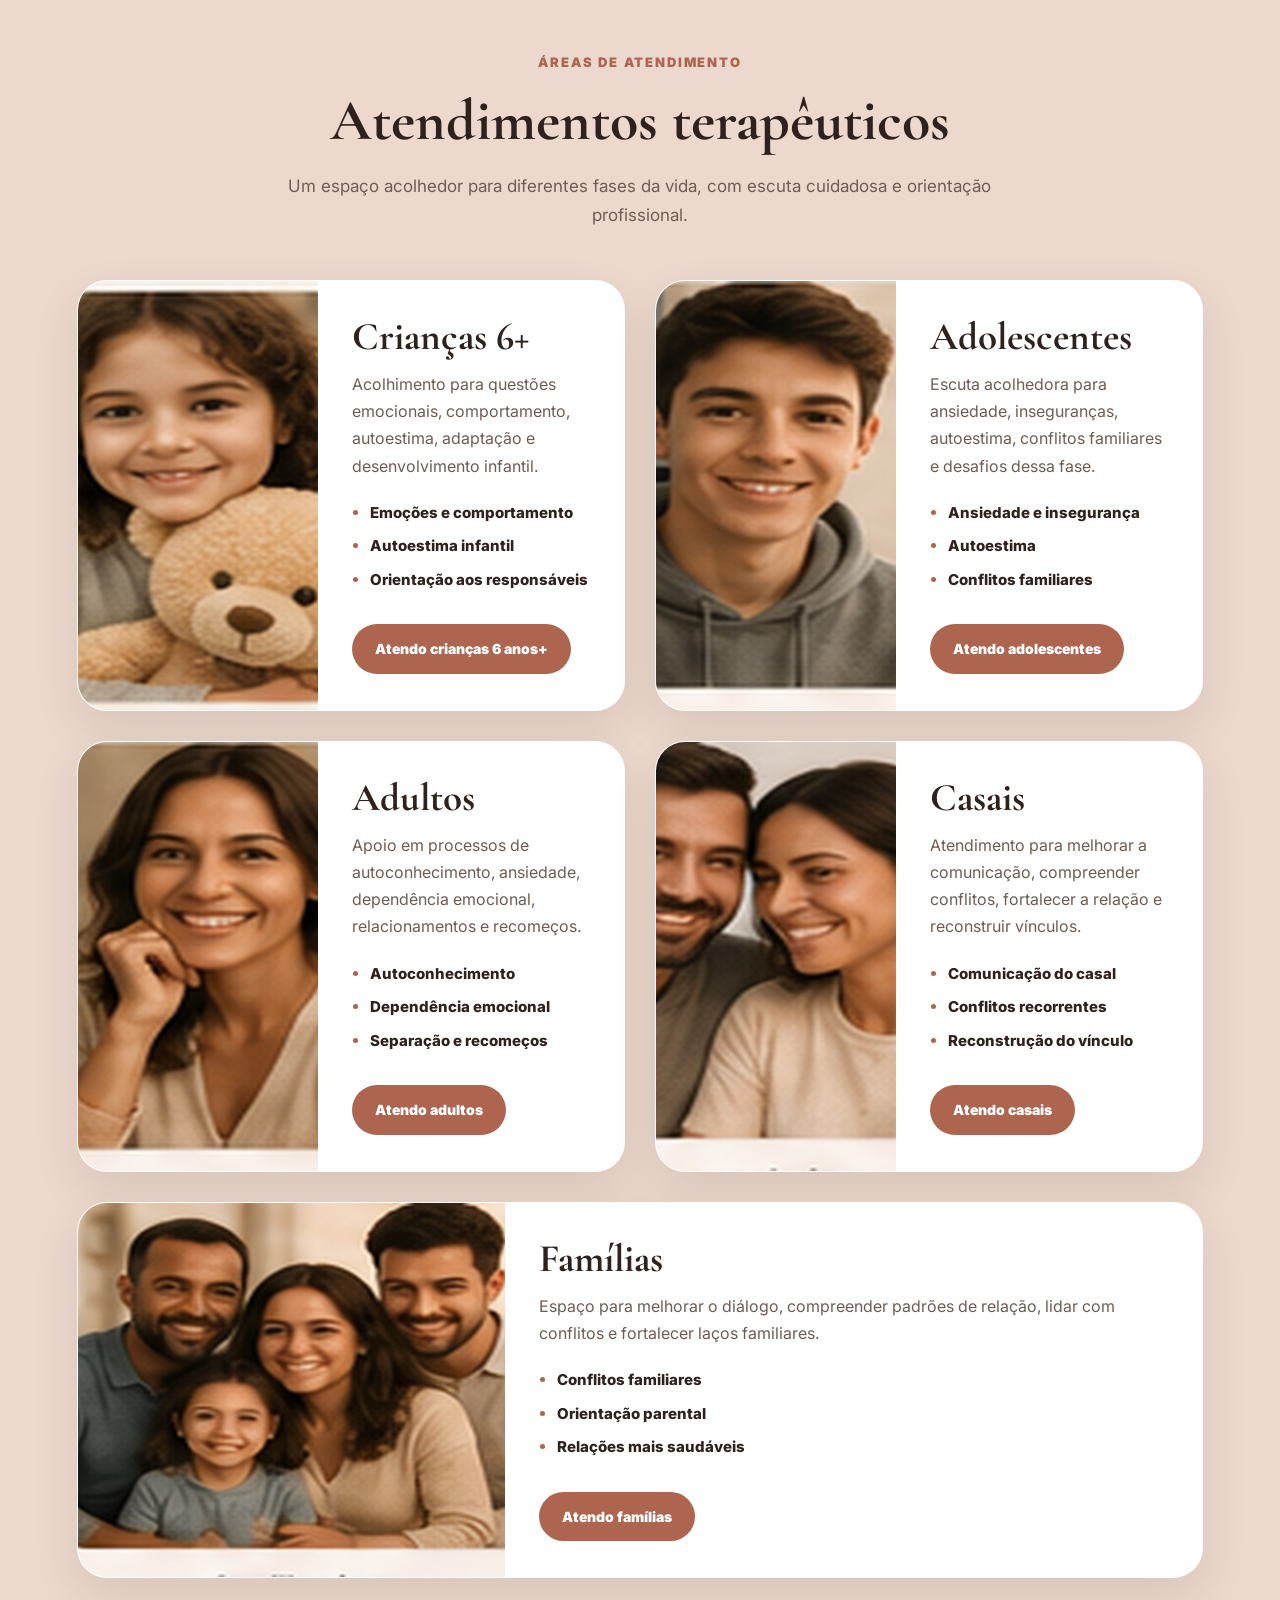
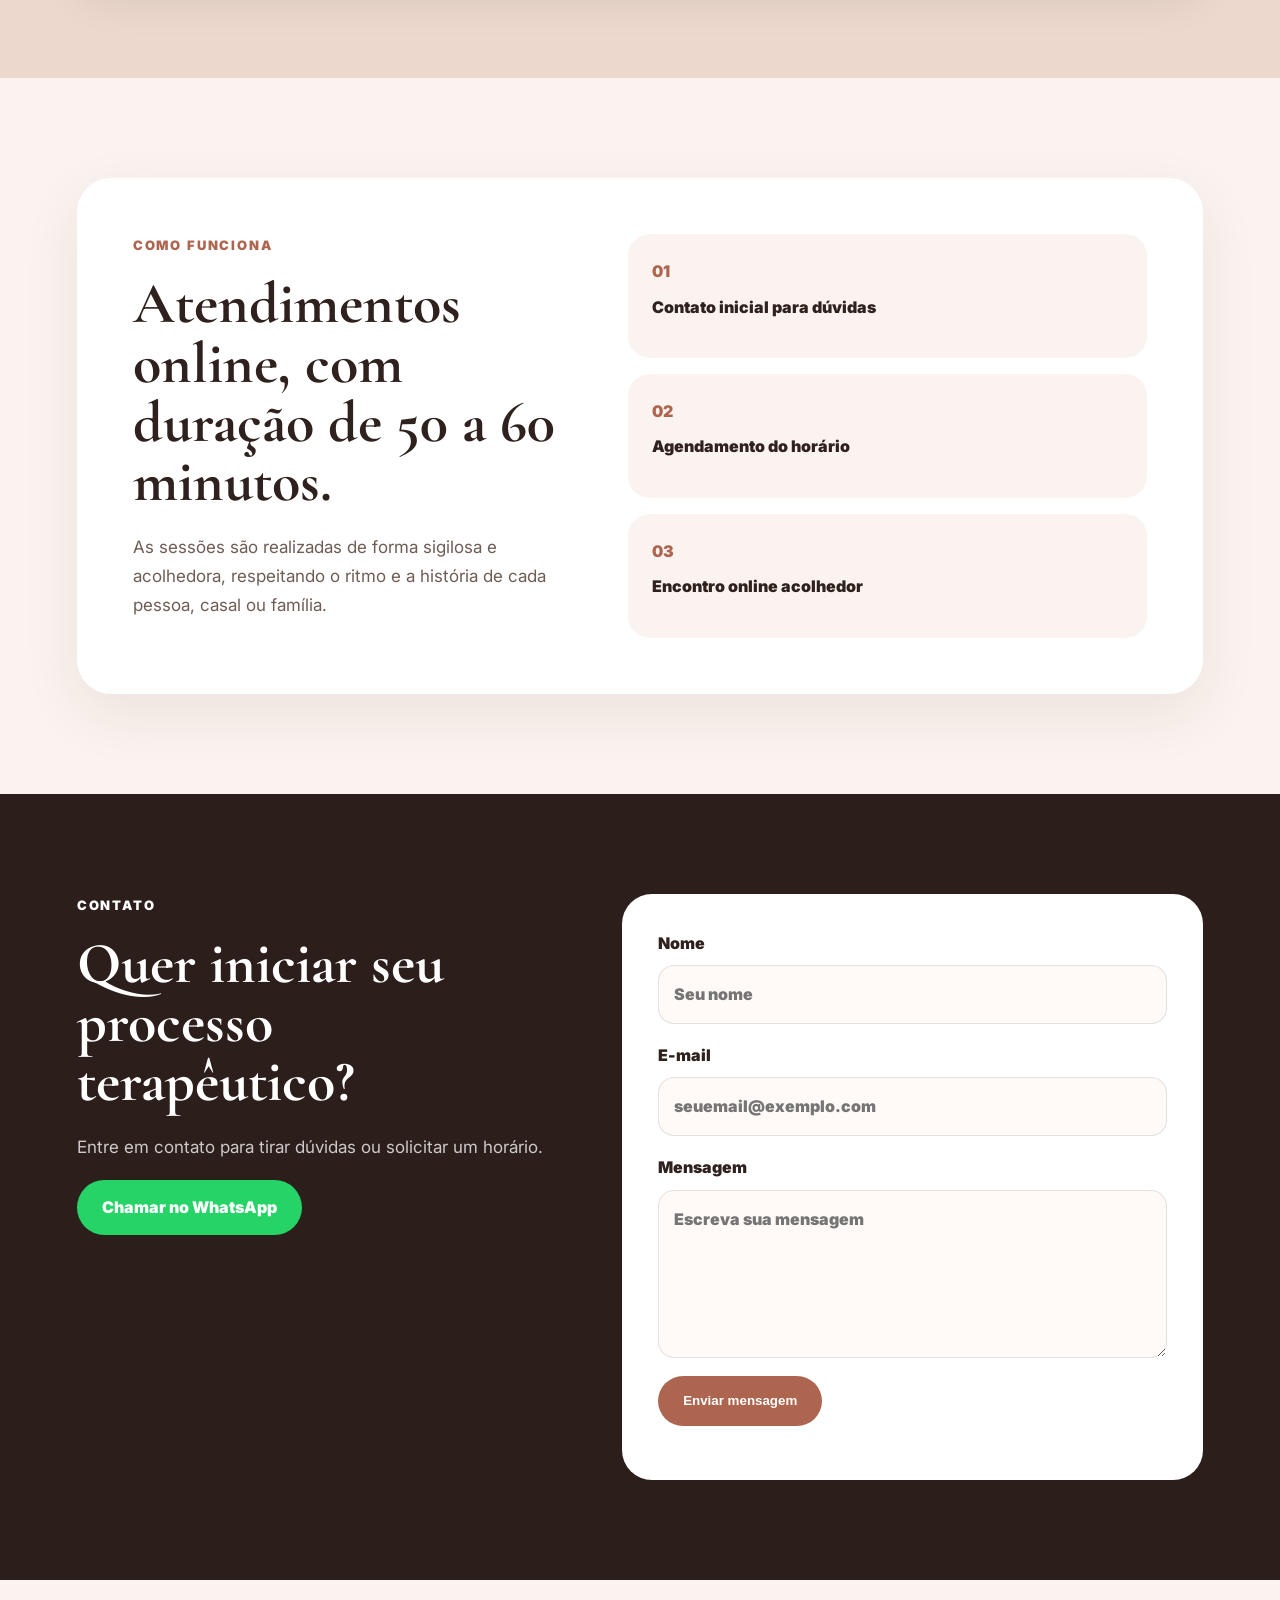
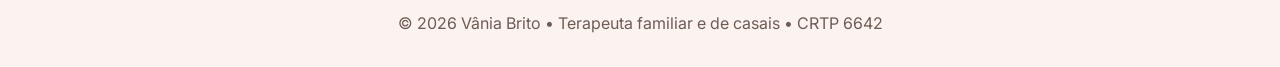
==== commit 482ec2c2: "terapia v4" ====
--- a/index.html
+++ b/index.html
@@ -5,15 +5,16 @@
   <meta name="viewport" content="width=device-width, initial-scale=1.0" />
   <meta name="description" content="Vânia Brito — terapeuta familiar e de casais. Atendimento online para crianças 6+, adolescentes, adultos, casais e famílias." />
   <title>Vânia Brito | Terapia Familiar e de Casais</title>
+  <link rel="icon" href="favicon.ico" />
   <link rel="preconnect" href="https://fonts.googleapis.com">
   <link rel="preconnect" href="https://fonts.gstatic.com" crossorigin>
-  <link href="https://fonts.googleapis.com/css2?family=Cormorant+Garamond:wght@600;700&family=Inter:wght@400;500;600;700&display=swap" rel="stylesheet">
+  <link href="https://fonts.googleapis.com/css2?family=Cormorant+Garamond:wght@600;700&family=Inter:wght@400;500;600;700;800&display=swap" rel="stylesheet">
   <link rel="stylesheet" href="styles.css" />
 </head>
 <body>
   <header class="topbar" id="topbar">
     <a class="brand" href="#inicio" aria-label="Página inicial"><strong>VB</strong><span>Vânia Brito</span></a>
-    <button class="menu-btn" id="menuBtn" aria-label="Abrir menu" type="button">☰</button>
+    <button class="menu-btn" id="menuBtn" aria-label="Abrir menu">☰</button>
     <nav class="nav" id="nav">
       <a href="#sobre">Sobre</a>
       <a href="#atendimentos">Atendimentos</a>
@@ -31,13 +32,11 @@
           <p>Sou <strong>Vânia Brito</strong>, terapeuta familiar e de casais, em formação em Psicologia, com atuação baseada na Terapia Cognitivo-Comportamental — TCC.</p>
           <div class="hero-actions">
             <a class="btn primary" href="#contato">Iniciar contato</a>
-            <a class="btn secondary" href="#atendimentos">Ver áreas</a>
+            <a class="btn secondary" href="#atendimentos">Ver atendimentos</a>
           </div>
         </div>
-
         <div class="hero-card reveal">
-          <img src="assets/vania-brito.jpeg" alt="Foto profissional de Vânia Brito" onerror="this.style.display='none'; this.parentElement.classList.add('sem-foto');" />
-          <div class="photo-placeholder">VB</div>
+          <img src="assets/vania-brito.jpeg" alt="Foto profissional de Vânia Brito" />
           <div class="floating-card"><strong>Atendimento online</strong><span>50 a 60 minutos</span></div>
         </div>
       </div>
@@ -62,46 +61,44 @@
       <div class="container">
         <div class="center reveal">
           <span class="eyebrow">Áreas de atendimento</span>
-          <h2>Temas trabalhados no processo terapêutico</h2>
+          <h2>Atendimentos terapêuticos</h2>
+          <p>Um espaço acolhedor para diferentes fases da vida, com escuta cuidadosa e orientação profissional.</p>
         </div>
-        <div class="cards">
-          <article class="card reveal">Ansiedade</article>
-          <article class="card reveal">Dependência emocional</article>
-          <article class="card reveal">Autoestima</article>
-          <article class="card reveal">Conflitos familiares</article>
-          <article class="card reveal">Relacionamentos amorosos</article>
-          <article class="card reveal">Terapia de casais</article>
-          <article class="card reveal">Separação e recomeços</article>
-          <article class="card reveal">Orientação parental</article>
-          <article class="card reveal">Questões emocionais na infância 6+</article>
+        <div class="service-cards">
+          <article class="service-card reveal">
+            <img src="assets/criancas.jpg" alt="Criança em ambiente acolhedor">
+            <div class="service-content"><h3>Crianças 6+</h3><p>Acolhimento para questões emocionais, comportamento, autoestima, adaptação e desenvolvimento infantil.</p><ul><li>Emoções e comportamento</li><li>Autoestima infantil</li><li>Orientação aos responsáveis</li></ul><a href="#contato" class="service-btn">Atendo crianças 6 anos+</a></div>
+          </article>
+          <article class="service-card reveal">
+            <img src="assets/adolescentes.jpg" alt="Adolescente em ambiente acolhedor">
+            <div class="service-content"><h3>Adolescentes</h3><p>Escuta acolhedora para ansiedade, inseguranças, autoestima, conflitos familiares e desafios dessa fase.</p><ul><li>Ansiedade e insegurança</li><li>Autoestima</li><li>Conflitos familiares</li></ul><a href="#contato" class="service-btn">Atendo adolescentes</a></div>
+          </article>
+          <article class="service-card reveal">
+            <img src="assets/adultos.jpg" alt="Pessoa adulta em momento de tranquilidade">
+            <div class="service-content"><h3>Adultos</h3><p>Apoio em processos de autoconhecimento, ansiedade, dependência emocional, relacionamentos e recomeços.</p><ul><li>Autoconhecimento</li><li>Dependência emocional</li><li>Separação e recomeços</li></ul><a href="#contato" class="service-btn">Atendo adultos</a></div>
+          </article>
+          <article class="service-card reveal">
+            <img src="assets/casais.jpg" alt="Casal em momento de diálogo">
+            <div class="service-content"><h3>Casais</h3><p>Atendimento para melhorar a comunicação, compreender conflitos, fortalecer a relação e reconstruir vínculos.</p><ul><li>Comunicação do casal</li><li>Conflitos recorrentes</li><li>Reconstrução do vínculo</li></ul><a href="#contato" class="service-btn">Atendo casais</a></div>
+          </article>
+          <article class="service-card reveal wide">
+            <img src="assets/familias.jpg" alt="Família diversa reunida">
+            <div class="service-content"><h3>Famílias</h3><p>Espaço para melhorar o diálogo, compreender padrões de relação, lidar com conflitos e fortalecer laços familiares.</p><ul><li>Conflitos familiares</li><li>Orientação parental</li><li>Relações mais saudáveis</li></ul><a href="#contato" class="service-btn">Atendo famílias</a></div>
+          </article>
         </div>
       </div>
     </section>
 
     <section class="section" id="funciona">
       <div class="container feature reveal">
-        <div>
-          <span class="eyebrow">Como funciona</span>
-          <h2>Atendimentos online, com duração de 50 a 60 minutos.</h2>
-          <p>As sessões são realizadas de forma sigilosa e acolhedora, respeitando o ritmo e a história de cada pessoa, casal ou família.</p>
-        </div>
-        <div class="steps">
-          <div><span>01</span>Contato inicial para dúvidas</div>
-          <div><span>02</span>Agendamento do horário</div>
-          <div><span>03</span>Encontro online acolhedor</div>
-        </div>
+        <div><span class="eyebrow">Como funciona</span><h2>Atendimentos online, com duração de 50 a 60 minutos.</h2><p>As sessões são realizadas de forma sigilosa e acolhedora, respeitando o ritmo e a história de cada pessoa, casal ou família.</p></div>
+        <div class="steps"><div><span>01</span>Contato inicial para dúvidas</div><div><span>02</span>Agendamento do horário</div><div><span>03</span>Encontro online acolhedor</div></div>
       </div>
     </section>
 
     <section class="contact" id="contato">
       <div class="container contact-grid">
-        <div class="reveal">
-          <span class="eyebrow">Contato</span>
-          <h2>Quer iniciar seu processo terapêutico?</h2>
-          <p>Entre em contato para tirar dúvidas ou solicitar um horário.</p>
-          <a class="whatsapp" href="https://wa.me/5511955916420?text=Olá,%20Vânia!%20Gostaria%20de%20saber%20mais%20sobre%20o%20atendimento." target="_blank" rel="noopener">Chamar no WhatsApp</a>
-        </div>
-
+        <div class="reveal"><span class="eyebrow">Contato</span><h2>Quer iniciar seu processo terapêutico?</h2><p>Entre em contato para tirar dúvidas ou solicitar um horário.</p><a class="whatsapp" href="https://wa.me/5511955916420?text=Olá,%20Vânia!%20Gostaria%20de%20saber%20mais%20sobre%20o%20atendimento." target="_blank" rel="noopener">Chamar no WhatsApp</a></div>
         <form class="form reveal" id="contactForm">
           <label>Nome<input type="text" name="name" placeholder="Seu nome" required></label>
           <label>E-mail<input type="email" name="email" placeholder="seuemail@exemplo.com" required></label>
@@ -113,10 +110,7 @@
     </section>
   </main>
 
-  <footer>
-    <p>© <span id="year"></span> Vânia Brito • Terapeuta familiar e de casais • CRTP 6642</p>
-  </footer>
-
+  <footer><p>© <span id="year"></span> Vânia Brito • Terapeuta familiar e de casais • CRTP 6642</p></footer>
   <a class="floating-whatsapp" href="https://wa.me/5511955916420?text=Olá,%20Vânia!%20Gostaria%20de%20saber%20mais%20sobre%20o%20atendimento." target="_blank" rel="noopener">WhatsApp</a>
   <script src="script.js"></script>
 </body>
--- a/styles.css
+++ b/styles.css
@@ -1,9 +1,9 @@
 :root {
   --bg: #fbf3ef;
-  --soft: #f1dfd3;
+  --soft: #ecd8cc;
   --text: #2f211d;
   --muted: #6f5c55;
-  --accent: #9d6b5c;
+  --accent: #ad654f;
   --dark: #2c1f1b;
   --white: #ffffff;
   --line: rgba(47, 33, 29, 0.12);
@@ -32,17 +32,24 @@
 }
 
 img {
+  display: block;
   max-width: 100%;
-  display: block;
-}
+}
+
+.container {
+  width: min(1180px, 88%);
+  margin: 0 auto;
+}
+
+/* TOPO */
 
 .topbar {
   position: sticky;
   top: 0;
-  z-index: 100;
+  z-index: 1000;
   height: 86px;
   padding: 0 6%;
-  background: rgba(251, 243, 239, 0.95);
+  background: rgba(251, 243, 239, 0.96);
   border-bottom: 1px solid var(--line);
   display: flex;
   align-items: center;
@@ -51,33 +58,34 @@
 
 .brand {
   display: flex;
+  align-items: center;
   gap: 12px;
-  align-items: center;
   font-weight: 800;
 }
 
+.brand strong,
 .brand::first-letter {
   color: var(--accent);
 }
 
 .brand span {
-  font-weight: 700;
+  font-weight: 800;
 }
 
 .menu-btn {
   display: none;
-  background: none;
   border: 0;
+  background: transparent;
   font-size: 30px;
-  color: var(--text);
   cursor: pointer;
+  color: var(--text);
 }
 
 .nav {
   display: flex;
   align-items: center;
   gap: 34px;
-  font-weight: 700;
+  font-weight: 800;
   color: var(--muted);
 }
 
@@ -85,23 +93,59 @@
   color: var(--text);
 }
 
-.nav-cta,
-.btn.primary {
+.nav-cta {
   background: var(--dark);
   color: var(--white);
   padding: 14px 24px;
   border-radius: 999px;
 }
 
-.container {
-  width: min(1180px, 88%);
-  margin: 0 auto;
-}
+/* BOTÕES */
+
+.btn,
+.service-btn,
+.whatsapp {
+  display: inline-flex;
+  align-items: center;
+  justify-content: center;
+  min-height: 50px;
+  padding: 13px 24px;
+  border-radius: 999px;
+  font-weight: 900;
+  border: 1px solid transparent;
+  cursor: pointer;
+  transition: 0.25s ease;
+}
+
+.btn.primary,
+.service-btn {
+  background: var(--accent);
+  color: var(--white);
+}
+
+.btn.primary:hover,
+.service-btn:hover {
+  filter: brightness(0.95);
+  transform: translateY(-2px);
+}
+
+.btn.secondary {
+  background: var(--white);
+  color: var(--text);
+  border-color: var(--line);
+}
+
+.whatsapp {
+  background: #25d366;
+  color: #ffffff;
+}
+
+/* HERO */
 
 .hero {
   min-height: calc(100vh - 86px);
   padding: 90px 0 80px;
-  background: linear-gradient(90deg, #f2d9ca 0%, #fbf3ef 65%);
+  background: linear-gradient(90deg, #efd6c8 0%, #fbf3ef 68%);
 }
 
 .hero-grid {
@@ -113,24 +157,25 @@
 
 .eyebrow {
   display: block;
-  margin-bottom: 20px;
+  margin-bottom: 18px;
   color: var(--accent);
   font-size: 13px;
-  font-weight: 800;
+  font-weight: 900;
   letter-spacing: 0.14em;
   text-transform: uppercase;
 }
 
 h1,
-h2 {
+h2,
+h3 {
   font-family: "Cormorant Garamond", serif;
+  color: var(--text);
   line-height: 1.02;
-  color: var(--text);
 }
 
 h1 {
-  max-width: 620px;
-  font-size: clamp(54px, 7vw, 86px);
+  max-width: 640px;
+  font-size: clamp(52px, 7vw, 86px);
   margin-bottom: 26px;
 }
 
@@ -150,23 +195,6 @@
   gap: 16px;
   flex-wrap: wrap;
   margin-top: 30px;
-}
-
-.btn {
-  display: inline-flex;
-  align-items: center;
-  justify-content: center;
-  min-height: 52px;
-  padding: 14px 24px;
-  border-radius: 999px;
-  font-weight: 800;
-  border: 1px solid var(--line);
-  cursor: pointer;
-}
-
-.btn.secondary {
-  background: var(--white);
-  color: var(--text);
 }
 
 .hero-card {
@@ -181,7 +209,7 @@
   object-fit: contain;
   object-position: center;
   background: #ead8cf;
-  border-radius: 30px;
+  border-radius: 32px;
   box-shadow: 0 24px 70px rgba(47, 33, 29, 0.14);
 }
 
@@ -190,15 +218,17 @@
   left: 28px;
   bottom: 28px;
   background: var(--white);
-  border-radius: 18px;
-  padding: 16px 20px;
-  box-shadow: 0 18px 40px rgba(47, 33, 29, 0.14);
+  border-radius: 20px;
+  padding: 17px 22px;
+  box-shadow: 0 18px 40px rgba(47, 33, 29, 0.16);
 }
 
 .floating-card strong,
 .floating-card span {
   display: block;
 }
+
+/* SEÇÕES */
 
 .section {
   padding: 100px 0;
@@ -219,7 +249,8 @@
 
 .content p,
 .feature p,
-.contact p {
+.contact p,
+.center p {
   color: var(--muted);
   margin-bottom: 18px;
   font-size: 17px;
@@ -227,32 +258,97 @@
 
 .center {
   text-align: center;
-  max-width: 760px;
-  margin: 0 auto 46px;
-}
-
-.cards {
+  max-width: 780px;
+  margin: 0 auto 50px;
+}
+
+/* CARDS DE ATENDIMENTO */
+
+.service-cards {
   display: grid;
-  grid-template-columns: repeat(3, 1fr);
-  gap: 18px;
-}
-
-.card {
-  background: var(--white);
-  padding: 24px;
-  border-radius: 22px;
-  min-height: 96px;
+  grid-template-columns: 1fr 1fr;
+  gap: 30px;
+  align-items: stretch;
+}
+
+.service-card {
+  display: grid;
+  grid-template-columns: 44% 56%;
+  background: #ffffff;
+  border-radius: 30px;
+  overflow: hidden;
+  min-height: 360px;
+  box-shadow: 0 18px 45px rgba(47, 33, 29, 0.10);
+  border: 1px solid rgba(255, 255, 255, 0.7);
+}
+
+.service-card img {
+  width: 100%;
+  height: 100%;
+  min-height: 360px;
+  object-fit: cover;
+  object-position: center;
+}
+
+.service-card-content,
+.service-card > div {
+  padding: 36px 34px;
   display: flex;
-  align-items: center;
+  flex-direction: column;
+  justify-content: center;
+}
+
+.service-card h3 {
+  font-size: 39px;
+  margin-bottom: 14px;
+}
+
+.service-card p {
+  color: var(--muted);
+  font-size: 16px;
+  margin-bottom: 20px;
+}
+
+.service-card ul {
+  margin: 0 0 24px 18px;
+  padding: 0;
+}
+
+.service-card li {
+  margin-bottom: 8px;
+  font-size: 15px;
   font-weight: 800;
-  color: var(--text);
-  box-shadow: 0 12px 30px rgba(47, 33, 29, 0.06);
-}
+}
+
+.service-card li::marker {
+  color: var(--accent);
+}
+
+.service-card.wide {
+  grid-column: 1 / -1;
+  grid-template-columns: 38% 62%;
+  min-height: 330px;
+}
+
+.service-card.wide img {
+  min-height: 330px;
+}
+
+.service-btn {
+  width: fit-content;
+  min-height: 48px;
+  padding: 12px 22px;
+  background: var(--accent);
+  color: #ffffff;
+  font-size: 14px;
+}
+
+/* COMO FUNCIONA */
 
 .feature {
   background: var(--white);
-  border-radius: 32px;
-  padding: 54px;
+  border-radius: 34px;
+  padding: 56px;
   box-shadow: 0 20px 60px rgba(47, 33, 29, 0.08);
 }
 
@@ -263,9 +359,9 @@
 
 .steps div {
   background: var(--bg);
-  border-radius: 20px;
-  padding: 22px;
-  font-weight: 800;
+  border-radius: 22px;
+  padding: 24px;
+  font-weight: 900;
 }
 
 .steps span {
@@ -274,6 +370,8 @@
   margin-bottom: 8px;
 }
 
+/* CONTATO */
+
 .contact {
   padding: 100px 0;
   background: var(--dark);
@@ -286,31 +384,21 @@
 }
 
 .contact p {
-  color: rgba(255, 255, 255, 0.74);
-}
-
-.whatsapp {
-  display: inline-block;
-  margin-top: 24px;
-  background: #25d366;
-  color: var(--white);
-  padding: 15px 24px;
-  border-radius: 999px;
-  font-weight: 900;
+  color: rgba(255, 255, 255, 0.76);
 }
 
 .form {
   background: var(--white);
   color: var(--text);
-  padding: 34px;
-  border-radius: 28px;
+  padding: 36px;
+  border-radius: 30px;
 }
 
 .form label {
   display: grid;
   gap: 8px;
   margin-bottom: 18px;
-  font-weight: 800;
+  font-weight: 900;
 }
 
 .form input,
@@ -333,6 +421,8 @@
   color: var(--muted);
 }
 
+/* RODAPÉ */
+
 footer {
   padding: 30px 6%;
   text-align: center;
@@ -344,7 +434,7 @@
   position: fixed;
   right: 28px;
   bottom: 28px;
-  z-index: 99;
+  z-index: 999;
   background: #25d366;
   color: var(--white);
   padding: 14px 22px;
@@ -353,10 +443,26 @@
   box-shadow: 0 12px 30px rgba(0, 0, 0, 0.18);
 }
 
+/* GARANTE QUE NADA SUMA */
+
 .reveal {
   opacity: 1 !important;
   transform: none !important;
   visibility: visible !important;
+}
+
+/* RESPONSIVO */
+
+@media (max-width: 1100px) {
+  .service-cards {
+    grid-template-columns: 1fr;
+  }
+
+  .service-card,
+  .service-card.wide {
+    grid-template-columns: 42% 58%;
+    grid-column: auto;
+  }
 }
 
 @media (max-width: 900px) {
@@ -376,7 +482,7 @@
     right: 0;
     display: none;
     flex-direction: column;
-    gap: 20px;
+    gap: 18px;
     padding: 24px;
     background: var(--bg);
     border-bottom: 1px solid var(--line);
@@ -396,7 +502,7 @@
   .contact-grid,
   .feature {
     grid-template-columns: 1fr;
-    gap: 40px;
+    gap: 42px;
   }
 
   h1 {
@@ -408,17 +514,64 @@
     max-height: 520px;
   }
 
-  .cards {
+  .service-card,
+  .service-card.wide {
     grid-template-columns: 1fr;
+    min-height: auto;
+  }
+
+  .service-card img,
+  .service-card.wide img {
+    height: 280px;
+    min-height: 280px;
+  }
+
+  .service-card-content,
+  .service-card > div {
+    padding: 30px;
   }
 
   .feature,
   .form {
-    padding: 28px;
+    padding: 30px;
+  }
+}
+
+@media (max-width: 560px) {
+  .container {
+    width: min(92%, 1180px);
+  }
+
+  .topbar {
+    padding: 0 4%;
+  }
+
+  h1 {
+    font-size: 44px;
+  }
+
+  h2 {
+    font-size: 38px;
+  }
+
+  .section,
+  .contact {
+    padding: 72px 0;
+  }
+
+  .hero-actions {
+    flex-direction: column;
+  }
+
+  .btn,
+  .service-btn,
+  .whatsapp {
+    width: 100%;
   }
 
   .floating-whatsapp {
-    right: 18px;
-    bottom: 18px;
-  }
-}
+    right: 16px;
+    bottom: 16px;
+    padding: 12px 18px;
+  }
+}
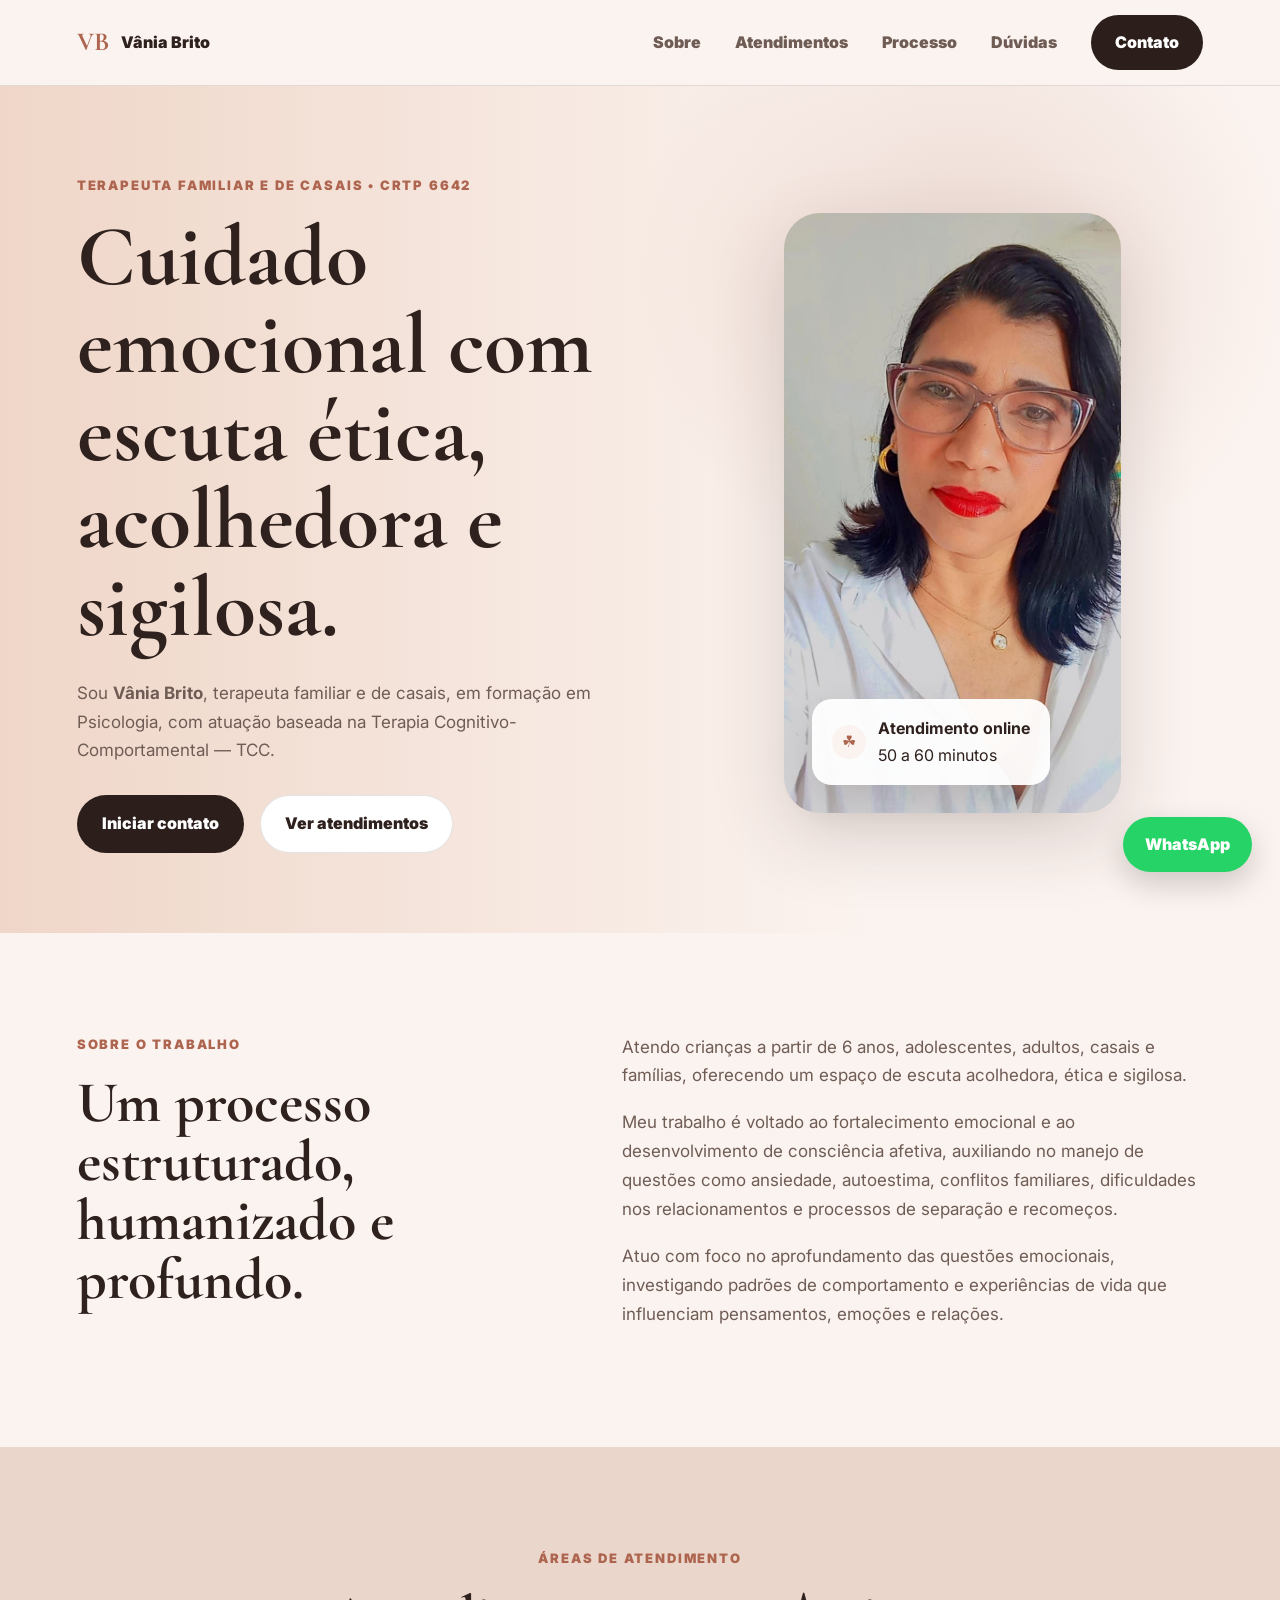
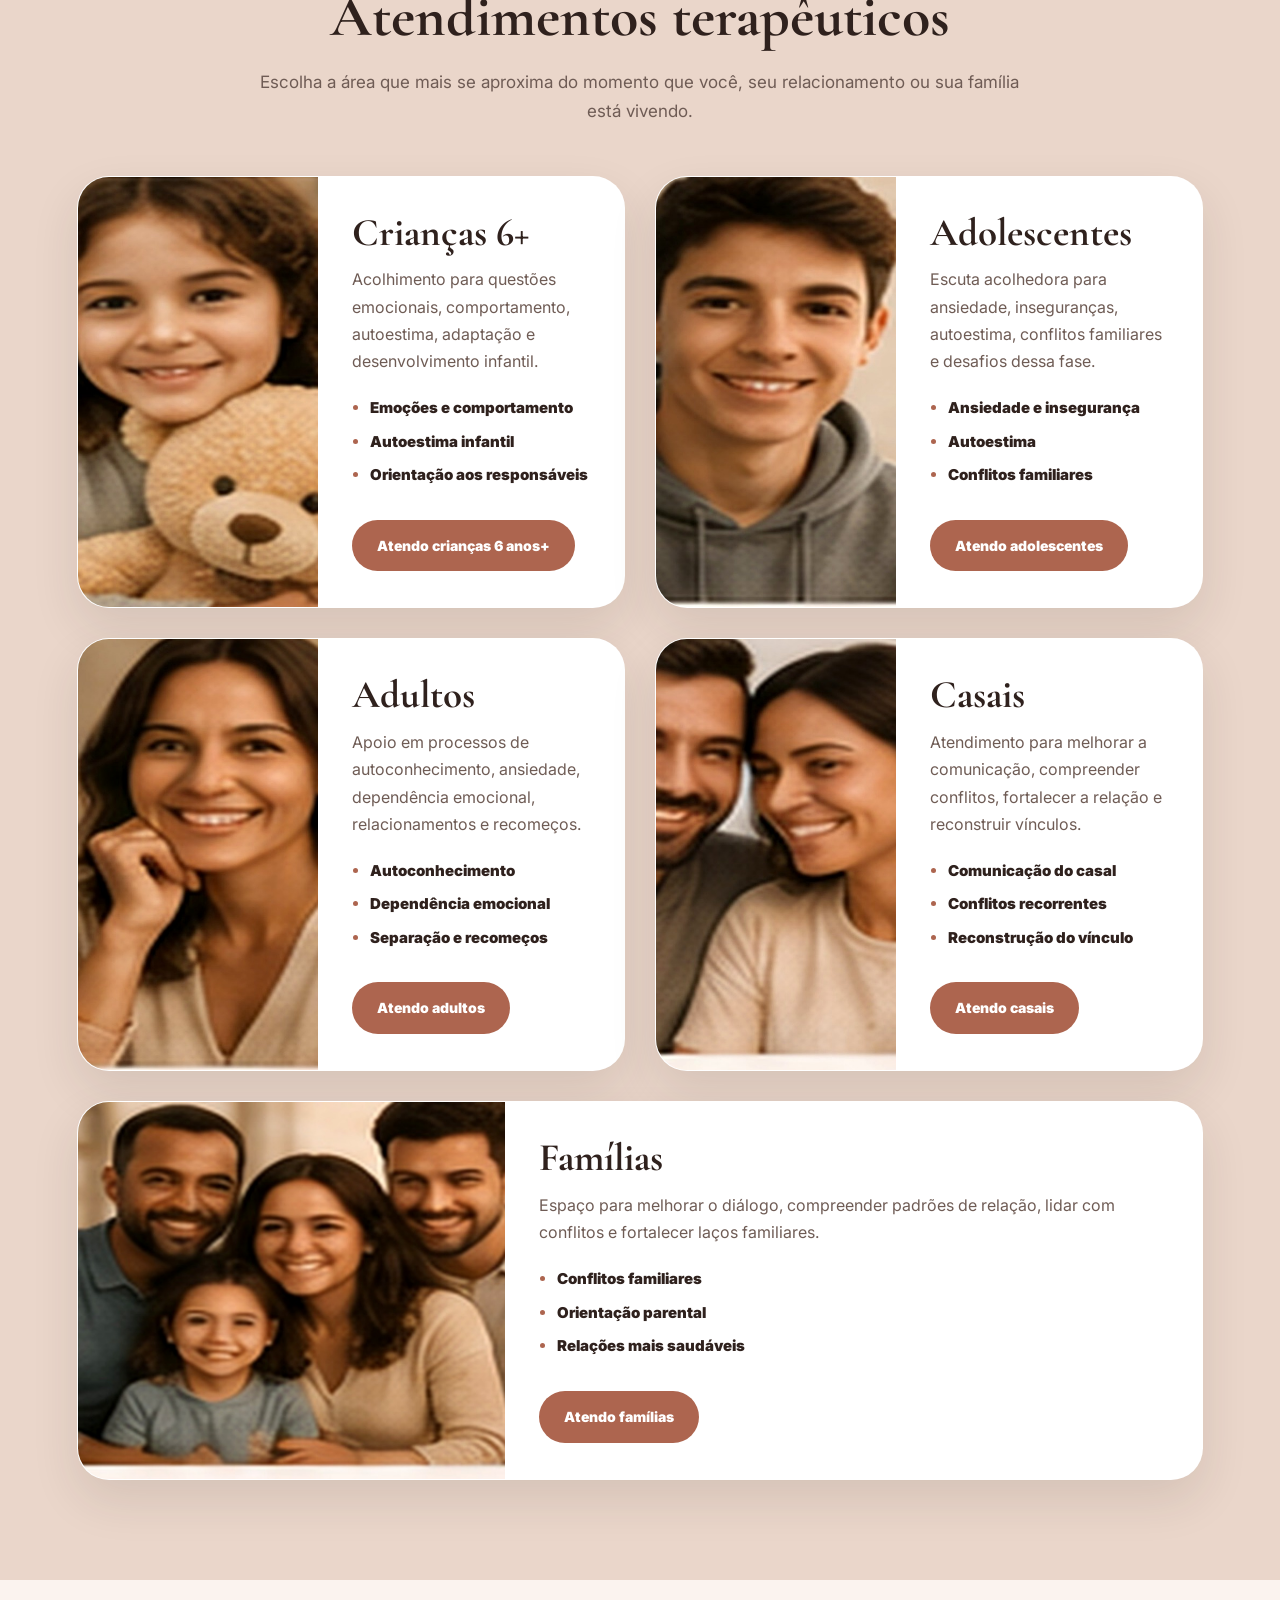
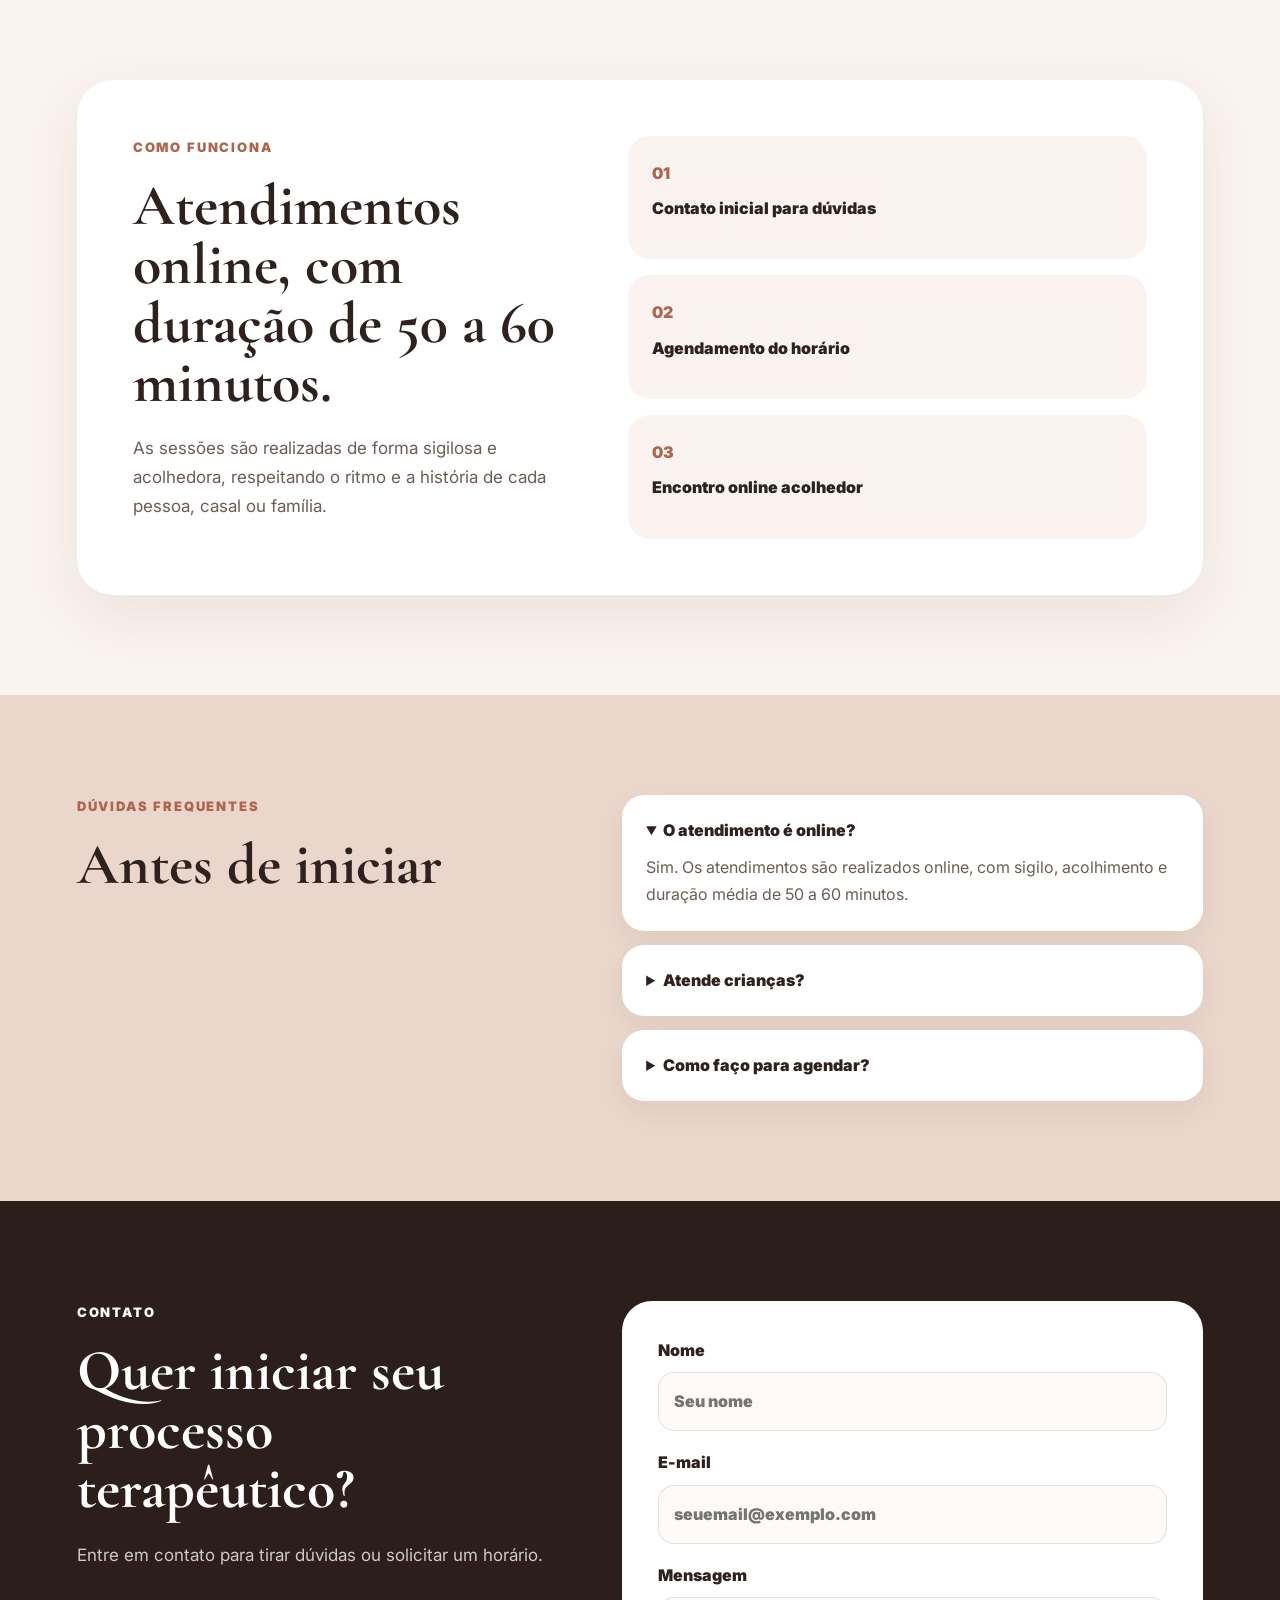
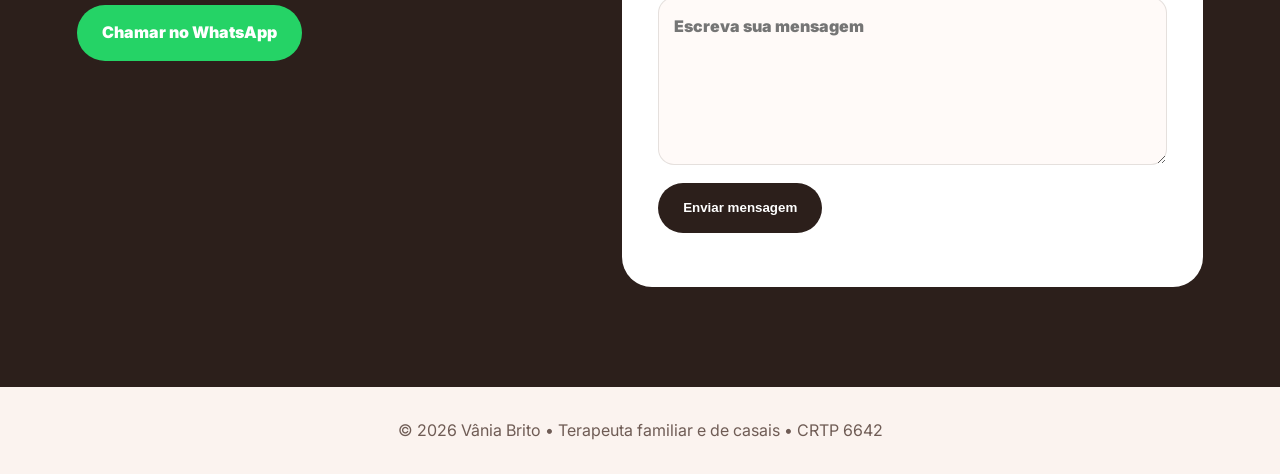
==== commit acfa4b30: "terapia final" ====
--- a/index.html
+++ b/index.html
@@ -14,11 +14,12 @@
 <body>
   <header class="topbar" id="topbar">
     <a class="brand" href="#inicio" aria-label="Página inicial"><strong>VB</strong><span>Vânia Brito</span></a>
-    <button class="menu-btn" id="menuBtn" aria-label="Abrir menu">☰</button>
+    <button class="menu-btn" id="menuBtn" aria-label="Abrir menu" aria-expanded="false">☰</button>
     <nav class="nav" id="nav">
       <a href="#sobre">Sobre</a>
       <a href="#atendimentos">Atendimentos</a>
-      <a href="#funciona">Como funciona</a>
+      <a href="#processo">Processo</a>
+      <a href="#duvidas">Dúvidas</a>
       <a href="#contato" class="nav-cta">Contato</a>
     </nav>
   </header>
@@ -36,8 +37,13 @@
           </div>
         </div>
         <div class="hero-card reveal">
-          <img src="assets/vania-brito.jpeg" alt="Foto profissional de Vânia Brito" />
-          <div class="floating-card"><strong>Atendimento online</strong><span>50 a 60 minutos</span></div>
+          <div class="portrait-wrap">
+            <img src="assets/vania-brito.jpeg" alt="Foto profissional de Vânia Brito" />
+          </div>
+          <div class="floating-card">
+            <span class="icon">☘</span>
+            <div><strong>Atendimento online</strong><span>50 a 60 minutos</span></div>
+          </div>
         </div>
       </div>
     </section>
@@ -52,7 +58,6 @@
           <p>Atendo crianças a partir de 6 anos, adolescentes, adultos, casais e famílias, oferecendo um espaço de escuta acolhedora, ética e sigilosa.</p>
           <p>Meu trabalho é voltado ao fortalecimento emocional e ao desenvolvimento de consciência afetiva, auxiliando no manejo de questões como ansiedade, autoestima, conflitos familiares, dificuldades nos relacionamentos e processos de separação e recomeços.</p>
           <p>Atuo com foco no aprofundamento das questões emocionais, investigando padrões de comportamento e experiências de vida que influenciam pensamentos, emoções e relações.</p>
-          <p>Acredito em um processo terapêutico estruturado, humanizado e profundo, que contribui para a construção de relações mais saudáveis, conscientes e equilibradas.</p>
         </div>
       </div>
     </section>
@@ -62,43 +67,92 @@
         <div class="center reveal">
           <span class="eyebrow">Áreas de atendimento</span>
           <h2>Atendimentos terapêuticos</h2>
-          <p>Um espaço acolhedor para diferentes fases da vida, com escuta cuidadosa e orientação profissional.</p>
+          <p>Escolha a área que mais se aproxima do momento que você, seu relacionamento ou sua família está vivendo.</p>
         </div>
         <div class="service-cards">
           <article class="service-card reveal">
-            <img src="assets/criancas.jpg" alt="Criança em ambiente acolhedor">
-            <div class="service-content"><h3>Crianças 6+</h3><p>Acolhimento para questões emocionais, comportamento, autoestima, adaptação e desenvolvimento infantil.</p><ul><li>Emoções e comportamento</li><li>Autoestima infantil</li><li>Orientação aos responsáveis</li></ul><a href="#contato" class="service-btn">Atendo crianças 6 anos+</a></div>
+            <div class="service-image"><img src="assets/criancas.jpg" alt="Atendimento terapêutico para crianças a partir de 6 anos"></div>
+            <div class="service-content">
+              <h3>Crianças 6+</h3>
+              <p>Acolhimento para questões emocionais, comportamento, autoestima, adaptação e desenvolvimento infantil.</p>
+              <ul><li>Emoções e comportamento</li><li>Autoestima infantil</li><li>Orientação aos responsáveis</li></ul>
+              <a href="#contato" class="service-btn">Atendo crianças 6 anos+</a>
+            </div>
           </article>
           <article class="service-card reveal">
-            <img src="assets/adolescentes.jpg" alt="Adolescente em ambiente acolhedor">
-            <div class="service-content"><h3>Adolescentes</h3><p>Escuta acolhedora para ansiedade, inseguranças, autoestima, conflitos familiares e desafios dessa fase.</p><ul><li>Ansiedade e insegurança</li><li>Autoestima</li><li>Conflitos familiares</li></ul><a href="#contato" class="service-btn">Atendo adolescentes</a></div>
+            <div class="service-image"><img src="assets/adolescentes.jpg" alt="Atendimento terapêutico para adolescentes"></div>
+            <div class="service-content">
+              <h3>Adolescentes</h3>
+              <p>Escuta acolhedora para ansiedade, inseguranças, autoestima, conflitos familiares e desafios dessa fase.</p>
+              <ul><li>Ansiedade e insegurança</li><li>Autoestima</li><li>Conflitos familiares</li></ul>
+              <a href="#contato" class="service-btn">Atendo adolescentes</a>
+            </div>
           </article>
           <article class="service-card reveal">
-            <img src="assets/adultos.jpg" alt="Pessoa adulta em momento de tranquilidade">
-            <div class="service-content"><h3>Adultos</h3><p>Apoio em processos de autoconhecimento, ansiedade, dependência emocional, relacionamentos e recomeços.</p><ul><li>Autoconhecimento</li><li>Dependência emocional</li><li>Separação e recomeços</li></ul><a href="#contato" class="service-btn">Atendo adultos</a></div>
+            <div class="service-image"><img src="assets/adultos.jpg" alt="Atendimento terapêutico para adultos"></div>
+            <div class="service-content">
+              <h3>Adultos</h3>
+              <p>Apoio em processos de autoconhecimento, ansiedade, dependência emocional, relacionamentos e recomeços.</p>
+              <ul><li>Autoconhecimento</li><li>Dependência emocional</li><li>Separação e recomeços</li></ul>
+              <a href="#contato" class="service-btn">Atendo adultos</a>
+            </div>
           </article>
           <article class="service-card reveal">
-            <img src="assets/casais.jpg" alt="Casal em momento de diálogo">
-            <div class="service-content"><h3>Casais</h3><p>Atendimento para melhorar a comunicação, compreender conflitos, fortalecer a relação e reconstruir vínculos.</p><ul><li>Comunicação do casal</li><li>Conflitos recorrentes</li><li>Reconstrução do vínculo</li></ul><a href="#contato" class="service-btn">Atendo casais</a></div>
+            <div class="service-image"><img src="assets/casais.jpg" alt="Terapia de casais"></div>
+            <div class="service-content">
+              <h3>Casais</h3>
+              <p>Atendimento para melhorar a comunicação, compreender conflitos, fortalecer a relação e reconstruir vínculos.</p>
+              <ul><li>Comunicação do casal</li><li>Conflitos recorrentes</li><li>Reconstrução do vínculo</li></ul>
+              <a href="#contato" class="service-btn">Atendo casais</a>
+            </div>
           </article>
-          <article class="service-card reveal wide">
-            <img src="assets/familias.jpg" alt="Família diversa reunida">
-            <div class="service-content"><h3>Famílias</h3><p>Espaço para melhorar o diálogo, compreender padrões de relação, lidar com conflitos e fortalecer laços familiares.</p><ul><li>Conflitos familiares</li><li>Orientação parental</li><li>Relações mais saudáveis</li></ul><a href="#contato" class="service-btn">Atendo famílias</a></div>
+          <article class="service-card wide reveal">
+            <div class="service-image"><img src="assets/familias.jpg" alt="Terapia familiar"></div>
+            <div class="service-content">
+              <h3>Famílias</h3>
+              <p>Espaço para melhorar o diálogo, compreender padrões de relação, lidar com conflitos e fortalecer laços familiares.</p>
+              <ul><li>Conflitos familiares</li><li>Orientação parental</li><li>Relações mais saudáveis</li></ul>
+              <a href="#contato" class="service-btn">Atendo famílias</a>
+            </div>
           </article>
         </div>
       </div>
     </section>
 
-    <section class="section" id="funciona">
+    <section class="section" id="processo">
       <div class="container feature reveal">
-        <div><span class="eyebrow">Como funciona</span><h2>Atendimentos online, com duração de 50 a 60 minutos.</h2><p>As sessões são realizadas de forma sigilosa e acolhedora, respeitando o ritmo e a história de cada pessoa, casal ou família.</p></div>
-        <div class="steps"><div><span>01</span>Contato inicial para dúvidas</div><div><span>02</span>Agendamento do horário</div><div><span>03</span>Encontro online acolhedor</div></div>
+        <div>
+          <span class="eyebrow">Como funciona</span>
+          <h2>Atendimentos online, com duração de 50 a 60 minutos.</h2>
+          <p>As sessões são realizadas de forma sigilosa e acolhedora, respeitando o ritmo e a história de cada pessoa, casal ou família.</p>
+        </div>
+        <div class="steps">
+          <div><span>01</span>Contato inicial para dúvidas</div>
+          <div><span>02</span>Agendamento do horário</div>
+          <div><span>03</span>Encontro online acolhedor</div>
+        </div>
+      </div>
+    </section>
+
+    <section class="section soft" id="duvidas">
+      <div class="container faq-grid">
+        <div class="reveal"><span class="eyebrow">Dúvidas frequentes</span><h2>Antes de iniciar</h2></div>
+        <div class="faq-list reveal">
+          <details open><summary>O atendimento é online?</summary><p>Sim. Os atendimentos são realizados online, com sigilo, acolhimento e duração média de 50 a 60 minutos.</p></details>
+          <details><summary>Atende crianças?</summary><p>Sim. O atendimento é realizado para crianças a partir de 6 anos, com escuta adequada à idade e orientação aos responsáveis.</p></details>
+          <details><summary>Como faço para agendar?</summary><p>Você pode enviar uma mensagem pelo formulário ou pelo botão de WhatsApp. Após o primeiro contato, é combinado o melhor horário.</p></details>
+        </div>
       </div>
     </section>
 
     <section class="contact" id="contato">
       <div class="container contact-grid">
-        <div class="reveal"><span class="eyebrow">Contato</span><h2>Quer iniciar seu processo terapêutico?</h2><p>Entre em contato para tirar dúvidas ou solicitar um horário.</p><a class="whatsapp" href="https://wa.me/5511955916420?text=Olá,%20Vânia!%20Gostaria%20de%20saber%20mais%20sobre%20o%20atendimento." target="_blank" rel="noopener">Chamar no WhatsApp</a></div>
+        <div class="reveal">
+          <span class="eyebrow">Contato</span>
+          <h2>Quer iniciar seu processo terapêutico?</h2>
+          <p>Entre em contato para tirar dúvidas ou solicitar um horário.</p>
+          <a class="whatsapp" href="https://wa.me/5511955916420?text=Olá,%20Vânia!%20Gostaria%20de%20saber%20mais%20sobre%20o%20atendimento." target="_blank" rel="noopener">Chamar no WhatsApp</a>
+        </div>
         <form class="form reveal" id="contactForm">
           <label>Nome<input type="text" name="name" placeholder="Seu nome" required></label>
           <label>E-mail<input type="email" name="email" placeholder="seuemail@exemplo.com" required></label>
--- a/styles.css
+++ b/styles.css
@@ -1,577 +1 @@
-:root {
-  --bg: #fbf3ef;
-  --soft: #ecd8cc;
-  --text: #2f211d;
-  --muted: #6f5c55;
-  --accent: #ad654f;
-  --dark: #2c1f1b;
-  --white: #ffffff;
-  --line: rgba(47, 33, 29, 0.12);
-}
-
-* {
-  box-sizing: border-box;
-  margin: 0;
-  padding: 0;
-}
-
-html {
-  scroll-behavior: smooth;
-}
-
-body {
-  font-family: "Inter", sans-serif;
-  background: var(--bg);
-  color: var(--text);
-  line-height: 1.7;
-}
-
-a {
-  color: inherit;
-  text-decoration: none;
-}
-
-img {
-  display: block;
-  max-width: 100%;
-}
-
-.container {
-  width: min(1180px, 88%);
-  margin: 0 auto;
-}
-
-/* TOPO */
-
-.topbar {
-  position: sticky;
-  top: 0;
-  z-index: 1000;
-  height: 86px;
-  padding: 0 6%;
-  background: rgba(251, 243, 239, 0.96);
-  border-bottom: 1px solid var(--line);
-  display: flex;
-  align-items: center;
-  justify-content: space-between;
-}
-
-.brand {
-  display: flex;
-  align-items: center;
-  gap: 12px;
-  font-weight: 800;
-}
-
-.brand strong,
-.brand::first-letter {
-  color: var(--accent);
-}
-
-.brand span {
-  font-weight: 800;
-}
-
-.menu-btn {
-  display: none;
-  border: 0;
-  background: transparent;
-  font-size: 30px;
-  cursor: pointer;
-  color: var(--text);
-}
-
-.nav {
-  display: flex;
-  align-items: center;
-  gap: 34px;
-  font-weight: 800;
-  color: var(--muted);
-}
-
-.nav a:hover {
-  color: var(--text);
-}
-
-.nav-cta {
-  background: var(--dark);
-  color: var(--white);
-  padding: 14px 24px;
-  border-radius: 999px;
-}
-
-/* BOTÕES */
-
-.btn,
-.service-btn,
-.whatsapp {
-  display: inline-flex;
-  align-items: center;
-  justify-content: center;
-  min-height: 50px;
-  padding: 13px 24px;
-  border-radius: 999px;
-  font-weight: 900;
-  border: 1px solid transparent;
-  cursor: pointer;
-  transition: 0.25s ease;
-}
-
-.btn.primary,
-.service-btn {
-  background: var(--accent);
-  color: var(--white);
-}
-
-.btn.primary:hover,
-.service-btn:hover {
-  filter: brightness(0.95);
-  transform: translateY(-2px);
-}
-
-.btn.secondary {
-  background: var(--white);
-  color: var(--text);
-  border-color: var(--line);
-}
-
-.whatsapp {
-  background: #25d366;
-  color: #ffffff;
-}
-
-/* HERO */
-
-.hero {
-  min-height: calc(100vh - 86px);
-  padding: 90px 0 80px;
-  background: linear-gradient(90deg, #efd6c8 0%, #fbf3ef 68%);
-}
-
-.hero-grid {
-  display: grid;
-  grid-template-columns: 1.05fr 0.95fr;
-  align-items: center;
-  gap: 70px;
-}
-
-.eyebrow {
-  display: block;
-  margin-bottom: 18px;
-  color: var(--accent);
-  font-size: 13px;
-  font-weight: 900;
-  letter-spacing: 0.14em;
-  text-transform: uppercase;
-}
-
-h1,
-h2,
-h3 {
-  font-family: "Cormorant Garamond", serif;
-  color: var(--text);
-  line-height: 1.02;
-}
-
-h1 {
-  max-width: 640px;
-  font-size: clamp(52px, 7vw, 86px);
-  margin-bottom: 26px;
-}
-
-h2 {
-  font-size: clamp(38px, 5vw, 58px);
-  margin-bottom: 22px;
-}
-
-.hero-text p {
-  max-width: 640px;
-  color: var(--muted);
-  font-size: 17px;
-}
-
-.hero-actions {
-  display: flex;
-  gap: 16px;
-  flex-wrap: wrap;
-  margin-top: 30px;
-}
-
-.hero-card {
-  position: relative;
-  max-width: 520px;
-  margin: 0 auto;
-}
-
-.hero-card img {
-  width: 100%;
-  height: 430px;
-  object-fit: contain;
-  object-position: center;
-  background: #ead8cf;
-  border-radius: 32px;
-  box-shadow: 0 24px 70px rgba(47, 33, 29, 0.14);
-}
-
-.floating-card {
-  position: absolute;
-  left: 28px;
-  bottom: 28px;
-  background: var(--white);
-  border-radius: 20px;
-  padding: 17px 22px;
-  box-shadow: 0 18px 40px rgba(47, 33, 29, 0.16);
-}
-
-.floating-card strong,
-.floating-card span {
-  display: block;
-}
-
-/* SEÇÕES */
-
-.section {
-  padding: 100px 0;
-  background: var(--bg);
-}
-
-.section.soft {
-  background: var(--soft);
-}
-
-.two-columns,
-.contact-grid,
-.feature {
-  display: grid;
-  grid-template-columns: 0.9fr 1.1fr;
-  gap: 70px;
-}
-
-.content p,
-.feature p,
-.contact p,
-.center p {
-  color: var(--muted);
-  margin-bottom: 18px;
-  font-size: 17px;
-}
-
-.center {
-  text-align: center;
-  max-width: 780px;
-  margin: 0 auto 50px;
-}
-
-/* CARDS DE ATENDIMENTO */
-
-.service-cards {
-  display: grid;
-  grid-template-columns: 1fr 1fr;
-  gap: 30px;
-  align-items: stretch;
-}
-
-.service-card {
-  display: grid;
-  grid-template-columns: 44% 56%;
-  background: #ffffff;
-  border-radius: 30px;
-  overflow: hidden;
-  min-height: 360px;
-  box-shadow: 0 18px 45px rgba(47, 33, 29, 0.10);
-  border: 1px solid rgba(255, 255, 255, 0.7);
-}
-
-.service-card img {
-  width: 100%;
-  height: 100%;
-  min-height: 360px;
-  object-fit: cover;
-  object-position: center;
-}
-
-.service-card-content,
-.service-card > div {
-  padding: 36px 34px;
-  display: flex;
-  flex-direction: column;
-  justify-content: center;
-}
-
-.service-card h3 {
-  font-size: 39px;
-  margin-bottom: 14px;
-}
-
-.service-card p {
-  color: var(--muted);
-  font-size: 16px;
-  margin-bottom: 20px;
-}
-
-.service-card ul {
-  margin: 0 0 24px 18px;
-  padding: 0;
-}
-
-.service-card li {
-  margin-bottom: 8px;
-  font-size: 15px;
-  font-weight: 800;
-}
-
-.service-card li::marker {
-  color: var(--accent);
-}
-
-.service-card.wide {
-  grid-column: 1 / -1;
-  grid-template-columns: 38% 62%;
-  min-height: 330px;
-}
-
-.service-card.wide img {
-  min-height: 330px;
-}
-
-.service-btn {
-  width: fit-content;
-  min-height: 48px;
-  padding: 12px 22px;
-  background: var(--accent);
-  color: #ffffff;
-  font-size: 14px;
-}
-
-/* COMO FUNCIONA */
-
-.feature {
-  background: var(--white);
-  border-radius: 34px;
-  padding: 56px;
-  box-shadow: 0 20px 60px rgba(47, 33, 29, 0.08);
-}
-
-.steps {
-  display: grid;
-  gap: 16px;
-}
-
-.steps div {
-  background: var(--bg);
-  border-radius: 22px;
-  padding: 24px;
-  font-weight: 900;
-}
-
-.steps span {
-  display: block;
-  color: var(--accent);
-  margin-bottom: 8px;
-}
-
-/* CONTATO */
-
-.contact {
-  padding: 100px 0;
-  background: var(--dark);
-  color: var(--white);
-}
-
-.contact h2,
-.contact .eyebrow {
-  color: var(--white);
-}
-
-.contact p {
-  color: rgba(255, 255, 255, 0.76);
-}
-
-.form {
-  background: var(--white);
-  color: var(--text);
-  padding: 36px;
-  border-radius: 30px;
-}
-
-.form label {
-  display: grid;
-  gap: 8px;
-  margin-bottom: 18px;
-  font-weight: 900;
-}
-
-.form input,
-.form textarea {
-  width: 100%;
-  border: 1px solid var(--line);
-  border-radius: 16px;
-  padding: 15px;
-  font: inherit;
-  color: var(--text);
-  background: #fffaf8;
-}
-
-.form textarea {
-  resize: vertical;
-}
-
-.form-status {
-  margin-top: 14px;
-  color: var(--muted);
-}
-
-/* RODAPÉ */
-
-footer {
-  padding: 30px 6%;
-  text-align: center;
-  color: var(--muted);
-  background: var(--bg);
-}
-
-.floating-whatsapp {
-  position: fixed;
-  right: 28px;
-  bottom: 28px;
-  z-index: 999;
-  background: #25d366;
-  color: var(--white);
-  padding: 14px 22px;
-  border-radius: 999px;
-  font-weight: 900;
-  box-shadow: 0 12px 30px rgba(0, 0, 0, 0.18);
-}
-
-/* GARANTE QUE NADA SUMA */
-
-.reveal {
-  opacity: 1 !important;
-  transform: none !important;
-  visibility: visible !important;
-}
-
-/* RESPONSIVO */
-
-@media (max-width: 1100px) {
-  .service-cards {
-    grid-template-columns: 1fr;
-  }
-
-  .service-card,
-  .service-card.wide {
-    grid-template-columns: 42% 58%;
-    grid-column: auto;
-  }
-}
-
-@media (max-width: 900px) {
-  .topbar {
-    height: auto;
-    min-height: 76px;
-  }
-
-  .menu-btn {
-    display: block;
-  }
-
-  .nav {
-    position: absolute;
-    top: 76px;
-    left: 0;
-    right: 0;
-    display: none;
-    flex-direction: column;
-    gap: 18px;
-    padding: 24px;
-    background: var(--bg);
-    border-bottom: 1px solid var(--line);
-  }
-
-  .nav.open {
-    display: flex;
-  }
-
-  .hero {
-    min-height: auto;
-    padding: 60px 0 70px;
-  }
-
-  .hero-grid,
-  .two-columns,
-  .contact-grid,
-  .feature {
-    grid-template-columns: 1fr;
-    gap: 42px;
-  }
-
-  h1 {
-    font-size: 52px;
-  }
-
-  .hero-card img {
-    height: auto;
-    max-height: 520px;
-  }
-
-  .service-card,
-  .service-card.wide {
-    grid-template-columns: 1fr;
-    min-height: auto;
-  }
-
-  .service-card img,
-  .service-card.wide img {
-    height: 280px;
-    min-height: 280px;
-  }
-
-  .service-card-content,
-  .service-card > div {
-    padding: 30px;
-  }
-
-  .feature,
-  .form {
-    padding: 30px;
-  }
-}
-
-@media (max-width: 560px) {
-  .container {
-    width: min(92%, 1180px);
-  }
-
-  .topbar {
-    padding: 0 4%;
-  }
-
-  h1 {
-    font-size: 44px;
-  }
-
-  h2 {
-    font-size: 38px;
-  }
-
-  .section,
-  .contact {
-    padding: 72px 0;
-  }
-
-  .hero-actions {
-    flex-direction: column;
-  }
-
-  .btn,
-  .service-btn,
-  .whatsapp {
-    width: 100%;
-  }
-
-  .floating-whatsapp {
-    right: 16px;
-    bottom: 16px;
-    padding: 12px 18px;
-  }
-}+:root{--bg:#fbf3ef;--soft:#ead6ca;--text:#2f211d;--muted:#6f5c55;--accent:#ad654f;--accent2:#865041;--dark:#2c1f1b;--white:#fff;--line:rgba(47,33,29,.12)}*{box-sizing:border-box;margin:0;padding:0}html{scroll-behavior:smooth}body{font-family:"Inter",sans-serif;background:var(--bg);color:var(--text);line-height:1.7;overflow-x:hidden}a{text-decoration:none;color:inherit}img{max-width:100%;display:block}.container{width:min(1180px,88%);margin:0 auto}.topbar{position:sticky;top:0;z-index:1000;height:86px;padding:0 6%;background:rgba(251,243,239,.95);backdrop-filter:blur(14px);border-bottom:1px solid var(--line);display:flex;align-items:center;justify-content:space-between;transition:.28s ease}.topbar.scrolled{height:72px;box-shadow:0 8px 24px rgba(47,33,29,.08)}.brand{display:flex;align-items:center;gap:12px;font-weight:900}.brand strong{font-family:"Cormorant Garamond",serif;color:var(--accent);font-size:26px}.brand span{font-weight:900}.menu-btn{display:none;border:0;background:transparent;font-size:30px;color:var(--text);cursor:pointer}.nav{display:flex;align-items:center;gap:34px;font-weight:900;color:var(--muted)}.nav a:hover{color:var(--text)}.nav-cta,.btn.primary{background:var(--dark);color:var(--white);padding:14px 24px;border-radius:999px}.btn,.service-btn,.whatsapp{display:inline-flex;align-items:center;justify-content:center;min-height:50px;padding:13px 24px;border-radius:999px;font-weight:900;border:1px solid transparent;cursor:pointer;transition:.25s ease}.btn.primary:hover,.service-btn:hover,.whatsapp:hover{transform:translateY(-2px);filter:brightness(.96)}.btn.secondary{background:var(--white);color:var(--text);border-color:var(--line)}.hero{min-height:calc(100vh - 86px);padding:88px 0 80px;background:radial-gradient(circle at 75% 22%,rgba(173,101,79,.18),transparent 28%),linear-gradient(90deg,#efd6c8 0%,#fbf3ef 68%)}.hero-grid{display:grid;grid-template-columns:1.05fr .95fr;align-items:center;gap:70px}.eyebrow{display:block;margin-bottom:18px;color:var(--accent);font-size:13px;font-weight:900;letter-spacing:.14em;text-transform:uppercase}h1,h2,h3{font-family:"Cormorant Garamond",serif;line-height:1.02;color:var(--text)}h1{max-width:650px;font-size:clamp(52px,7vw,86px);margin-bottom:26px}h2{font-size:clamp(38px,5vw,58px);margin-bottom:22px}.hero-text p,.content p,.feature p,.contact p,.center p{color:var(--muted);font-size:17px;margin-bottom:18px}.hero-text p{max-width:640px}.hero-actions{display:flex;gap:16px;flex-wrap:wrap;margin-top:30px}.hero-card{position:relative;max-width:510px;margin:0 auto}.portrait-wrap{width:100%;height:600px;border-radius:36px;overflow:hidden;background:#ead8cf;box-shadow:0 26px 75px rgba(47,33,29,.16)}.portrait-wrap img{width:100%;height:100%;object-fit:cover;object-position:center 18%}.floating-card{position:absolute;left:28px;bottom:28px;display:flex;gap:12px;align-items:center;background:rgba(255,255,255,.94);border-radius:20px;padding:16px 20px;box-shadow:0 18px 40px rgba(47,33,29,.16)}.floating-card .icon{width:34px;height:34px;border-radius:50%;background:#fbf3ef;display:grid;place-items:center;color:var(--accent)}.floating-card strong,.floating-card span{display:block}.section{padding:100px 0;background:var(--bg)}.section.soft{background:var(--soft)}.two-columns,.contact-grid,.feature,.faq-grid{display:grid;grid-template-columns:.9fr 1.1fr;gap:70px}.center{text-align:center;max-width:780px;margin:0 auto 50px}.service-cards{display:grid;grid-template-columns:1fr 1fr;gap:30px;align-items:stretch}.service-card{display:grid;grid-template-columns:44% 56%;background:#fff;border-radius:32px;overflow:hidden;min-height:380px;box-shadow:0 20px 48px rgba(47,33,29,.11);border:1px solid rgba(255,255,255,.72);transition:transform .28s ease,box-shadow .28s ease}.service-card:hover{transform:translateY(-6px);box-shadow:0 24px 60px rgba(47,33,29,.15)}.service-image{height:100%;min-height:380px;overflow:hidden;background:#dcc3b8}.service-image img{width:100%;height:100%;object-fit:cover;object-position:center;transition:transform .6s ease}.service-card:hover .service-image img{transform:scale(1.04)}.service-content{padding:36px 34px;display:flex;flex-direction:column;justify-content:center}.service-card h3{font-size:39px;margin-bottom:14px}.service-card p{color:var(--muted);font-size:16px;margin-bottom:20px}.service-card ul{margin:0 0 24px 18px;padding:0}.service-card li{margin-bottom:8px;font-size:15px;font-weight:900}.service-card li::marker{color:var(--accent)}.service-btn{width:fit-content;min-height:48px;background:var(--accent);color:#fff;font-size:14px}.service-card.wide{grid-column:1/-1;grid-template-columns:38% 62%;min-height:340px}.service-card.wide .service-image{min-height:340px}.feature{background:#fff;border-radius:36px;padding:56px;box-shadow:0 20px 60px rgba(47,33,29,.08)}.steps{display:grid;gap:16px}.steps div{background:var(--bg);border-radius:22px;padding:24px;font-weight:900}.steps span{display:block;color:var(--accent);margin-bottom:8px}.faq-list{display:grid;gap:14px}.faq-list details{background:#fff;border-radius:22px;padding:22px 24px;box-shadow:0 10px 28px rgba(47,33,29,.06)}.faq-list summary{font-weight:900;cursor:pointer}.faq-list p{color:var(--muted);margin-top:10px}.contact{padding:100px 0;background:var(--dark);color:#fff}.contact h2,.contact .eyebrow{color:#fff}.contact p{color:rgba(255,255,255,.76)}.whatsapp{background:#25d366;color:#fff;margin-top:18px}.form{background:#fff;color:var(--text);padding:36px;border-radius:30px}.form label{display:grid;gap:8px;margin-bottom:18px;font-weight:900}.form input,.form textarea{width:100%;border:1px solid var(--line);border-radius:16px;padding:15px;font:inherit;color:var(--text);background:#fffaf8}.form textarea{resize:vertical}.form-status{margin-top:14px;color:var(--muted)}footer{padding:30px 6%;text-align:center;color:var(--muted);background:var(--bg)}.floating-whatsapp{position:fixed;right:28px;bottom:28px;z-index:999;background:#25d366;color:#fff;padding:14px 22px;border-radius:999px;font-weight:900;box-shadow:0 12px 30px rgba(0,0,0,.18)}.reveal{opacity:0;transform:translateY(26px);transition:opacity .75s ease,transform .75s ease}.reveal.visible{opacity:1;transform:none}.service-card.reveal:nth-child(2){transition-delay:.08s}.service-card.reveal:nth-child(3){transition-delay:.12s}.service-card.reveal:nth-child(4){transition-delay:.16s}@media(max-width:1100px){.service-cards{grid-template-columns:1fr}.service-card,.service-card.wide{grid-template-columns:42% 58%;grid-column:auto}}@media(max-width:900px){.topbar{height:auto;min-height:76px}.menu-btn{display:block}.nav{position:absolute;top:76px;left:0;right:0;display:none;flex-direction:column;gap:18px;padding:24px;background:var(--bg);border-bottom:1px solid var(--line)}.nav.open{display:flex}.hero{min-height:auto;padding:58px 0 70px}.hero-grid,.two-columns,.contact-grid,.feature,.faq-grid{grid-template-columns:1fr;gap:42px}h1{font-size:52px}.portrait-wrap{height:560px}.service-card,.service-card.wide{grid-template-columns:1fr;min-height:auto}.service-image,.service-card.wide .service-image{height:300px;min-height:300px}.service-content{padding:30px}.feature,.form{padding:30px}}@media(max-width:560px){.container{width:min(92%,1180px)}.topbar{padding:0 4%}h1{font-size:43px}h2{font-size:38px}.section,.contact{padding:72px 0}.hero-actions{flex-direction:column}.btn,.service-btn,.whatsapp{width:100%}.portrait-wrap{height:520px}.floating-card{left:16px;right:16px;bottom:16px}.floating-whatsapp{right:16px;bottom:16px;padding:12px 18px}.service-image{height:250px;min-height:250px}.service-card h3{font-size:34px}}
